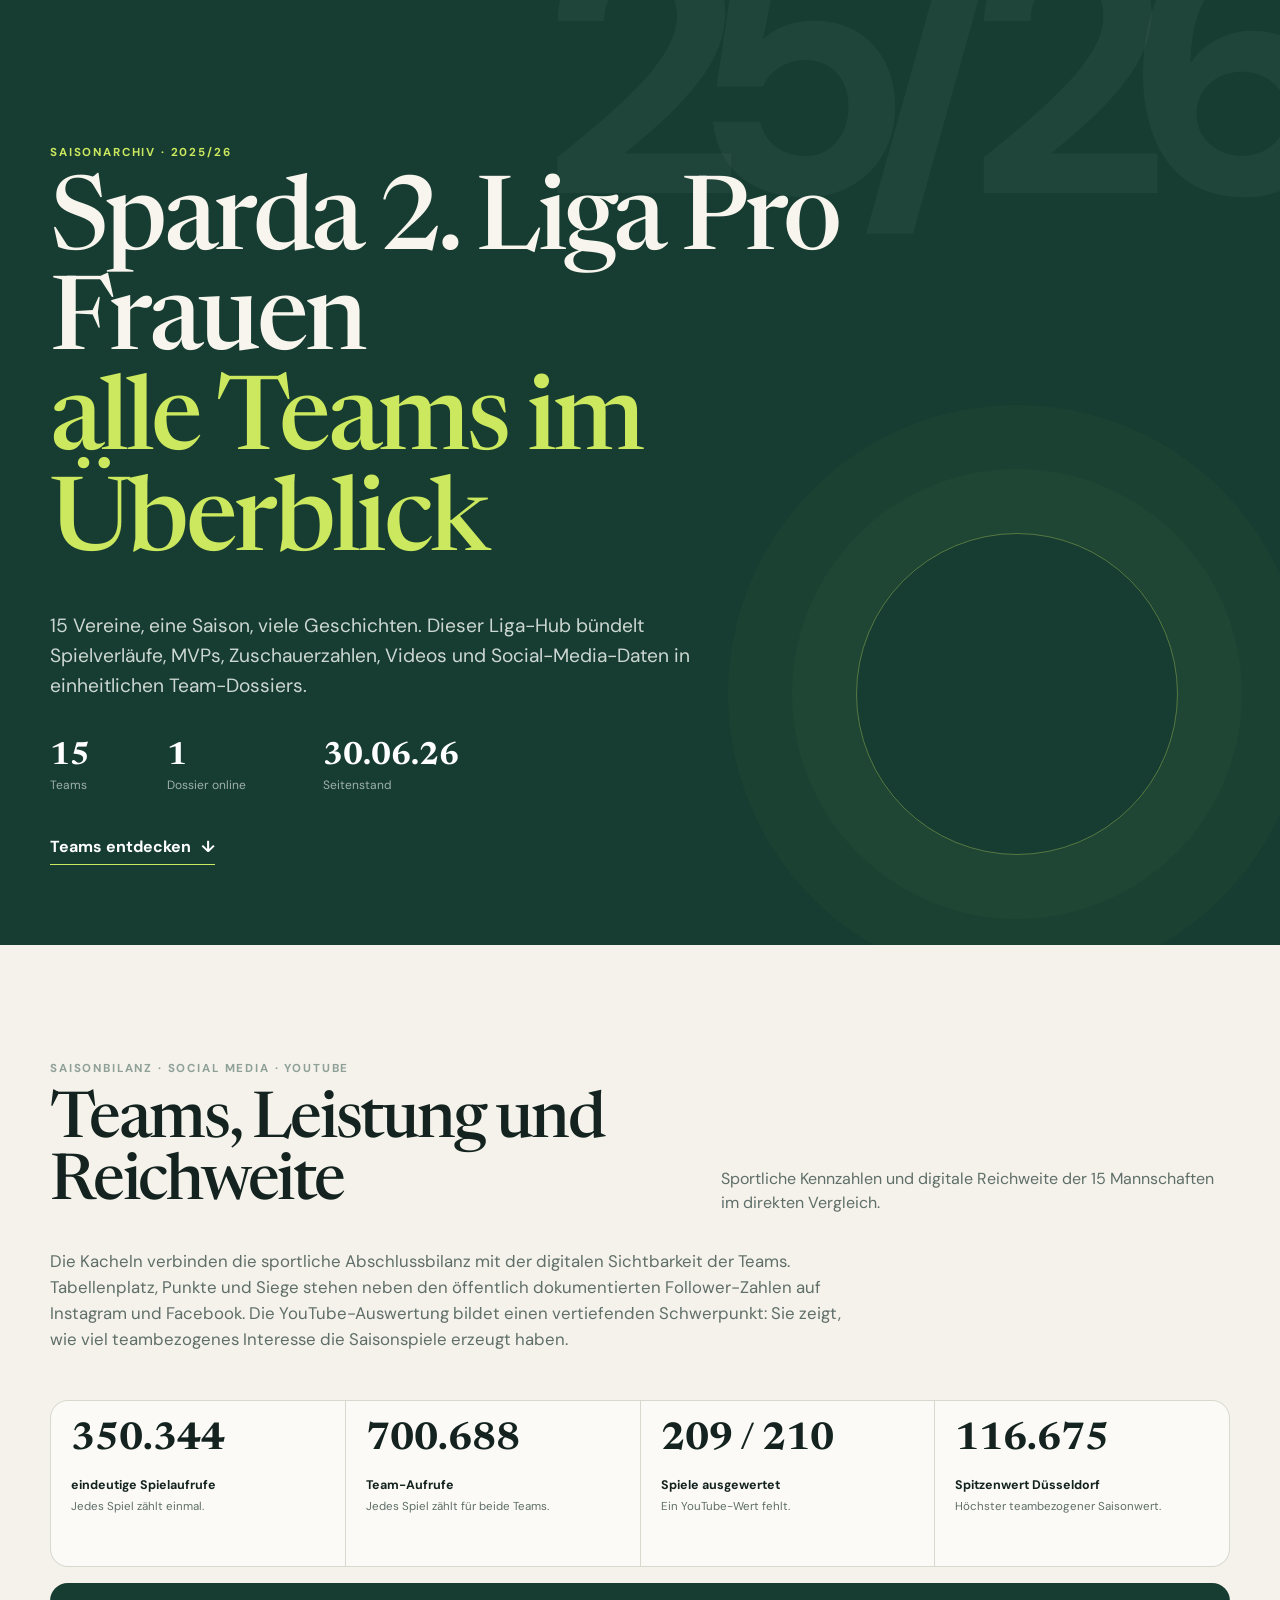
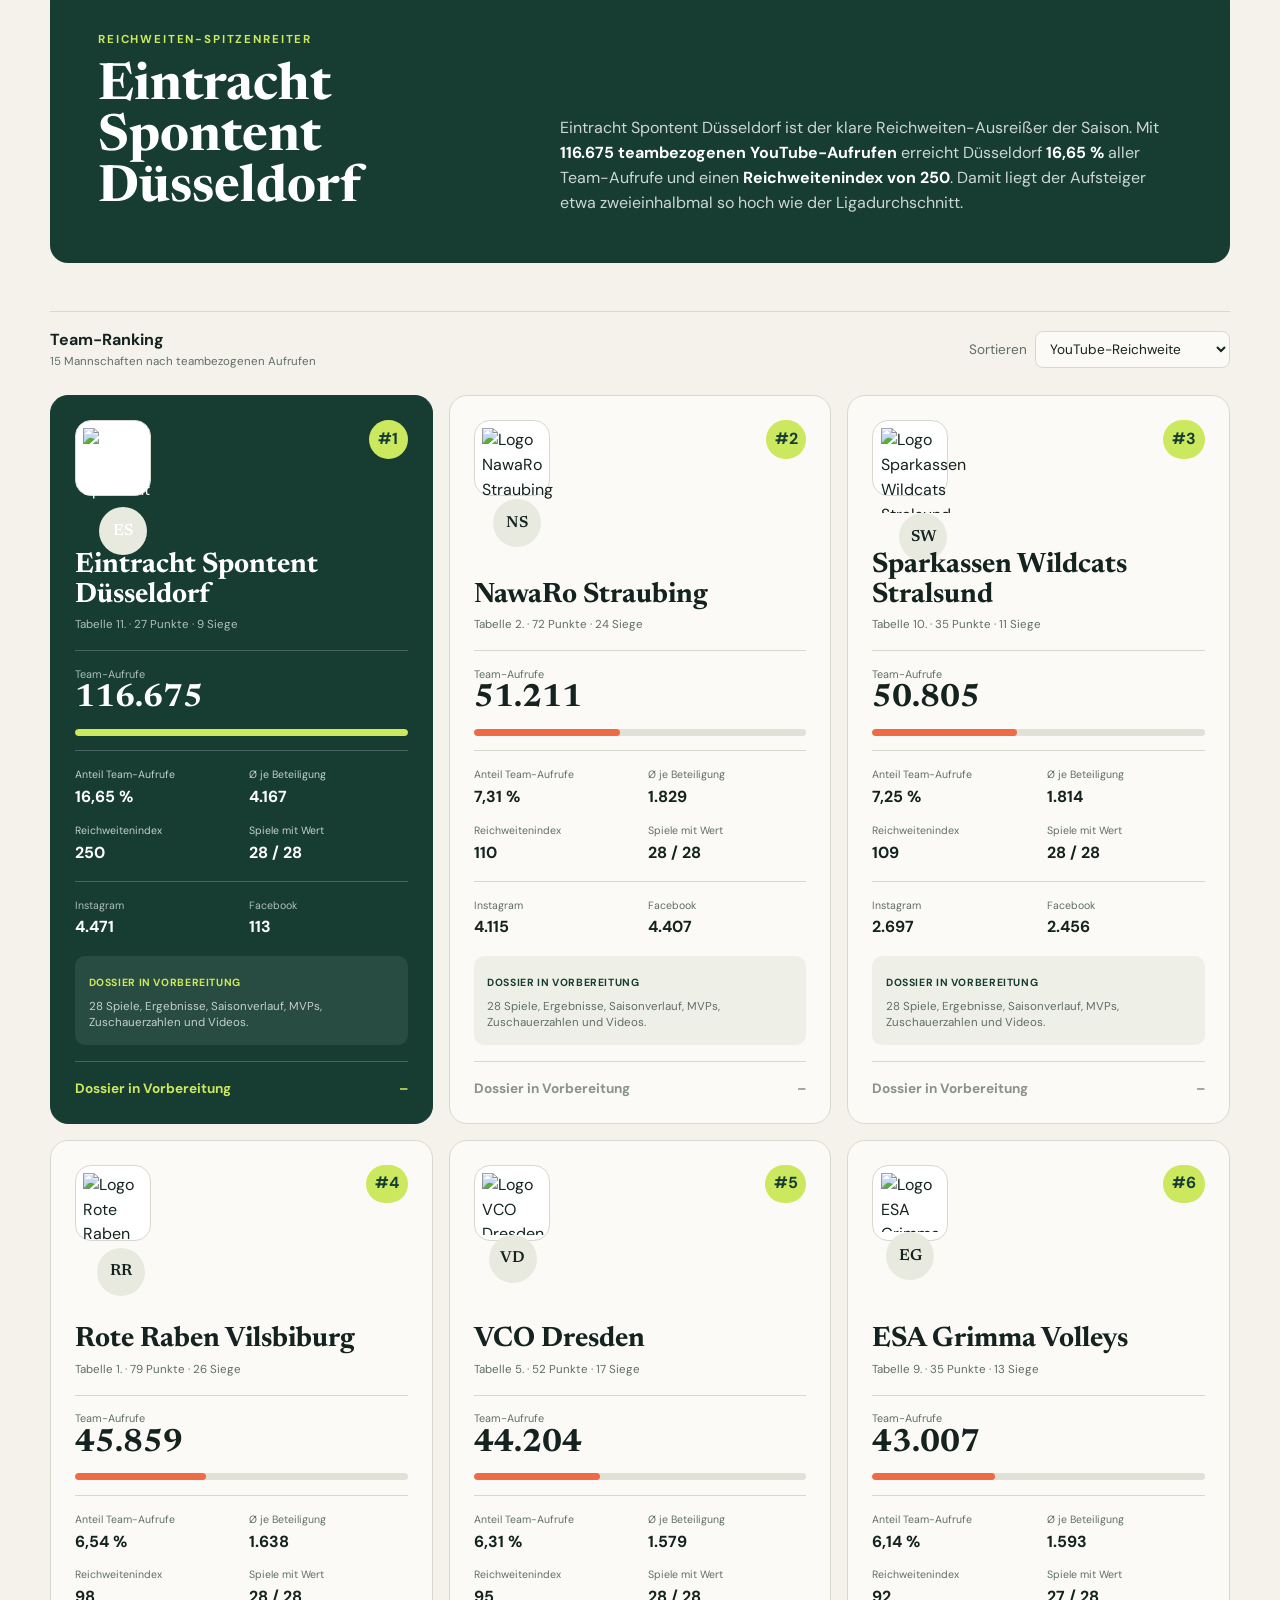
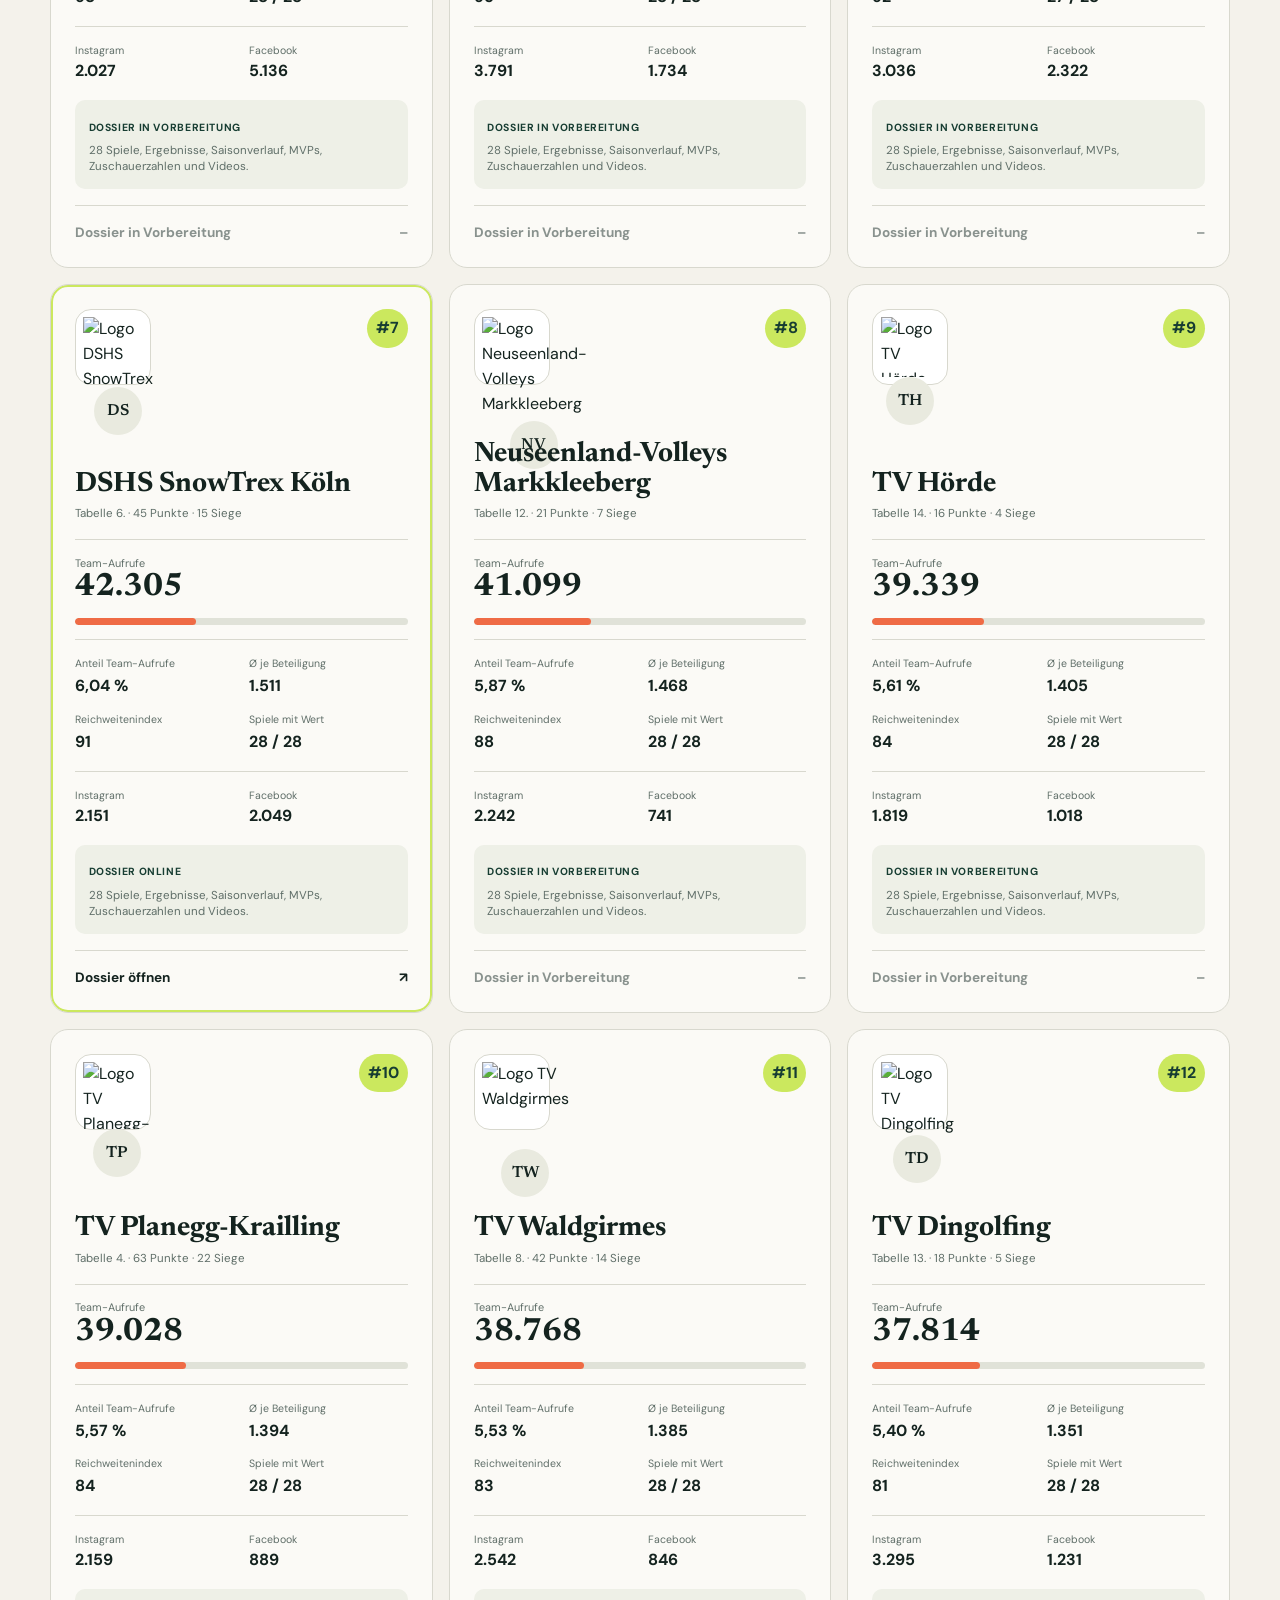
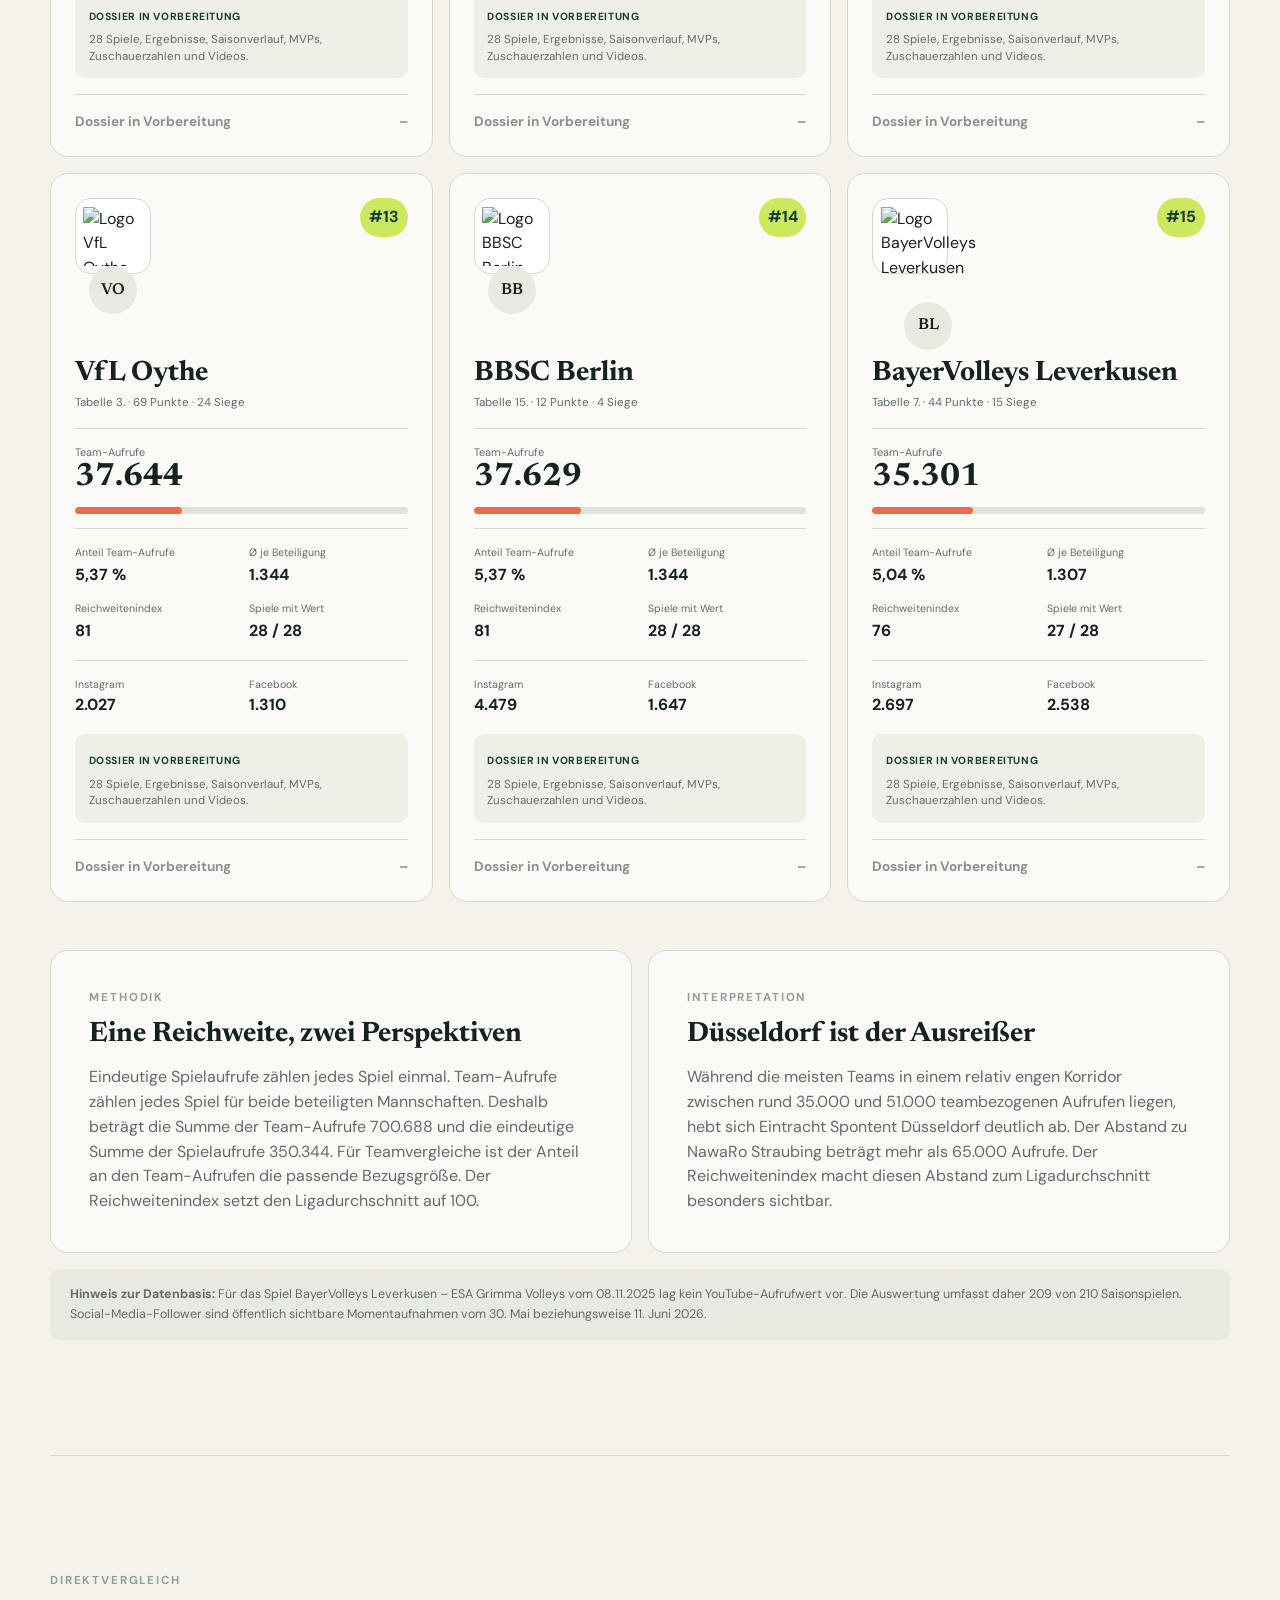
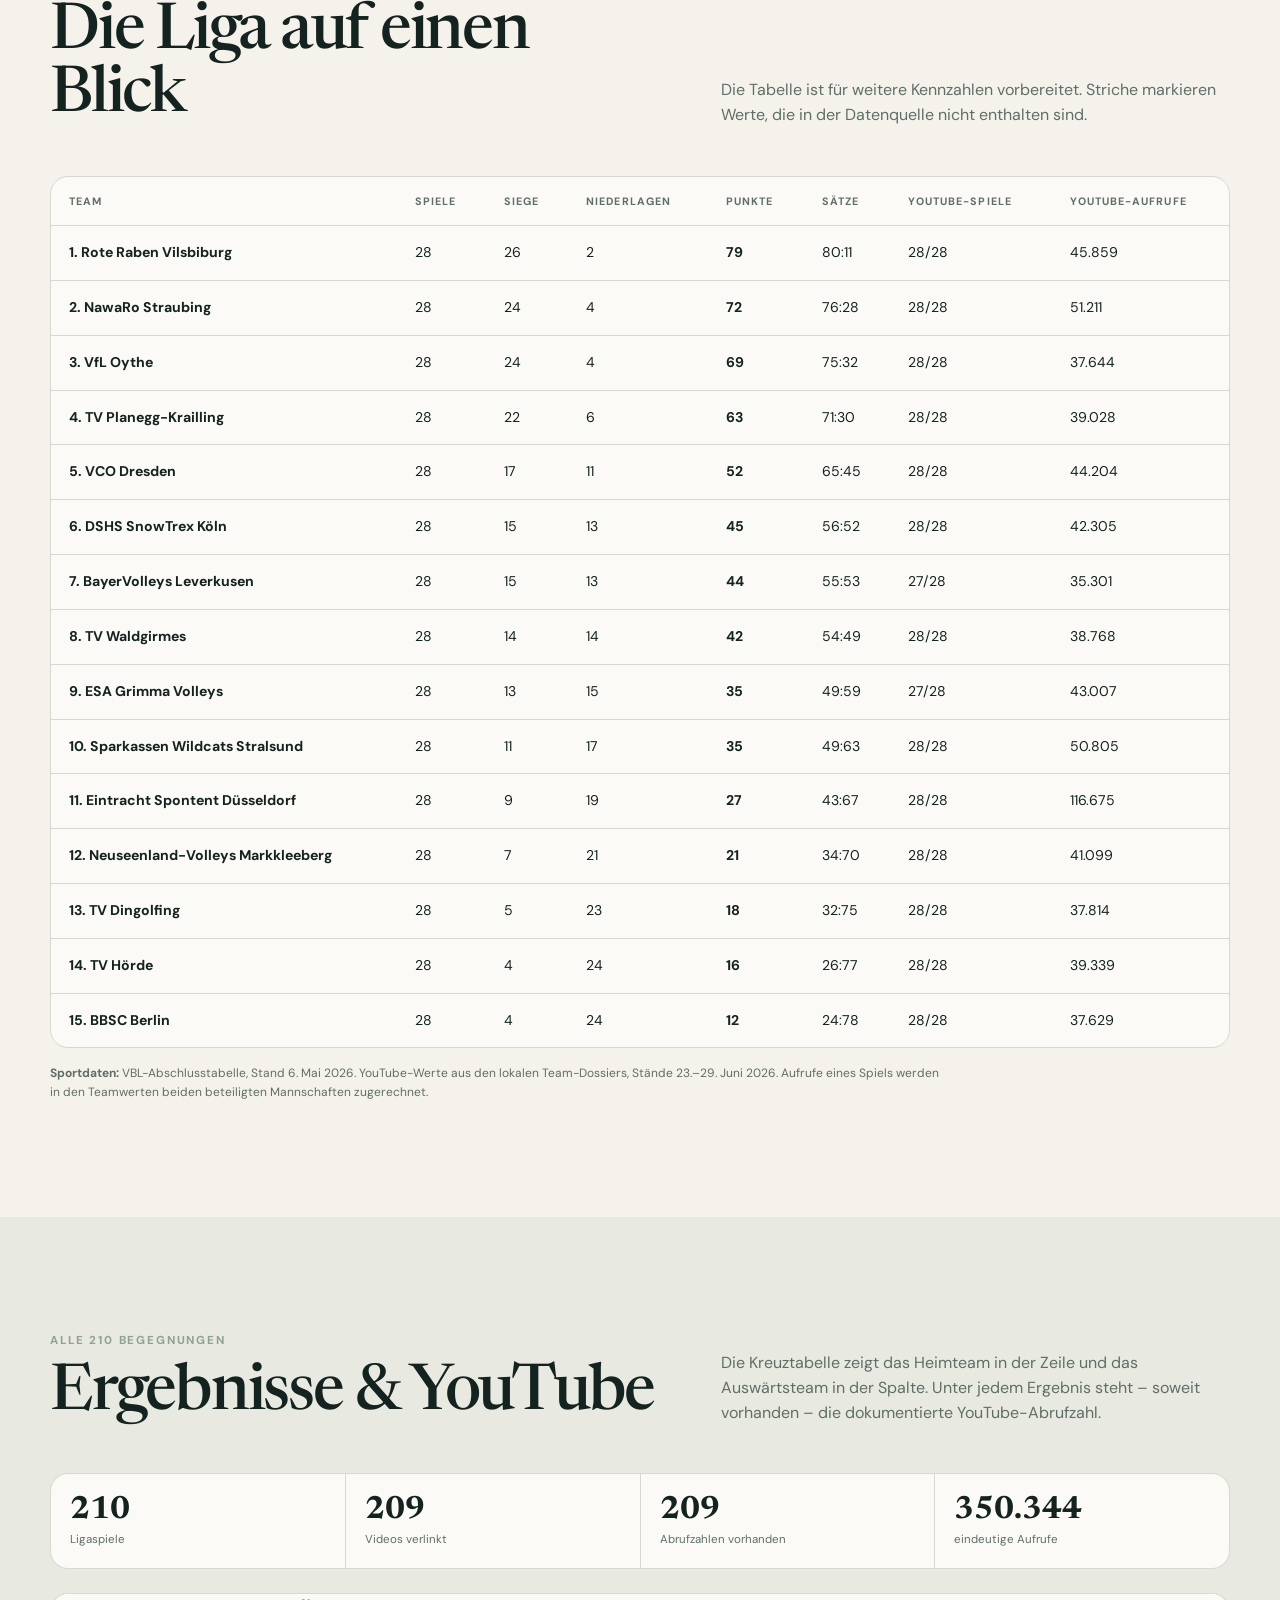
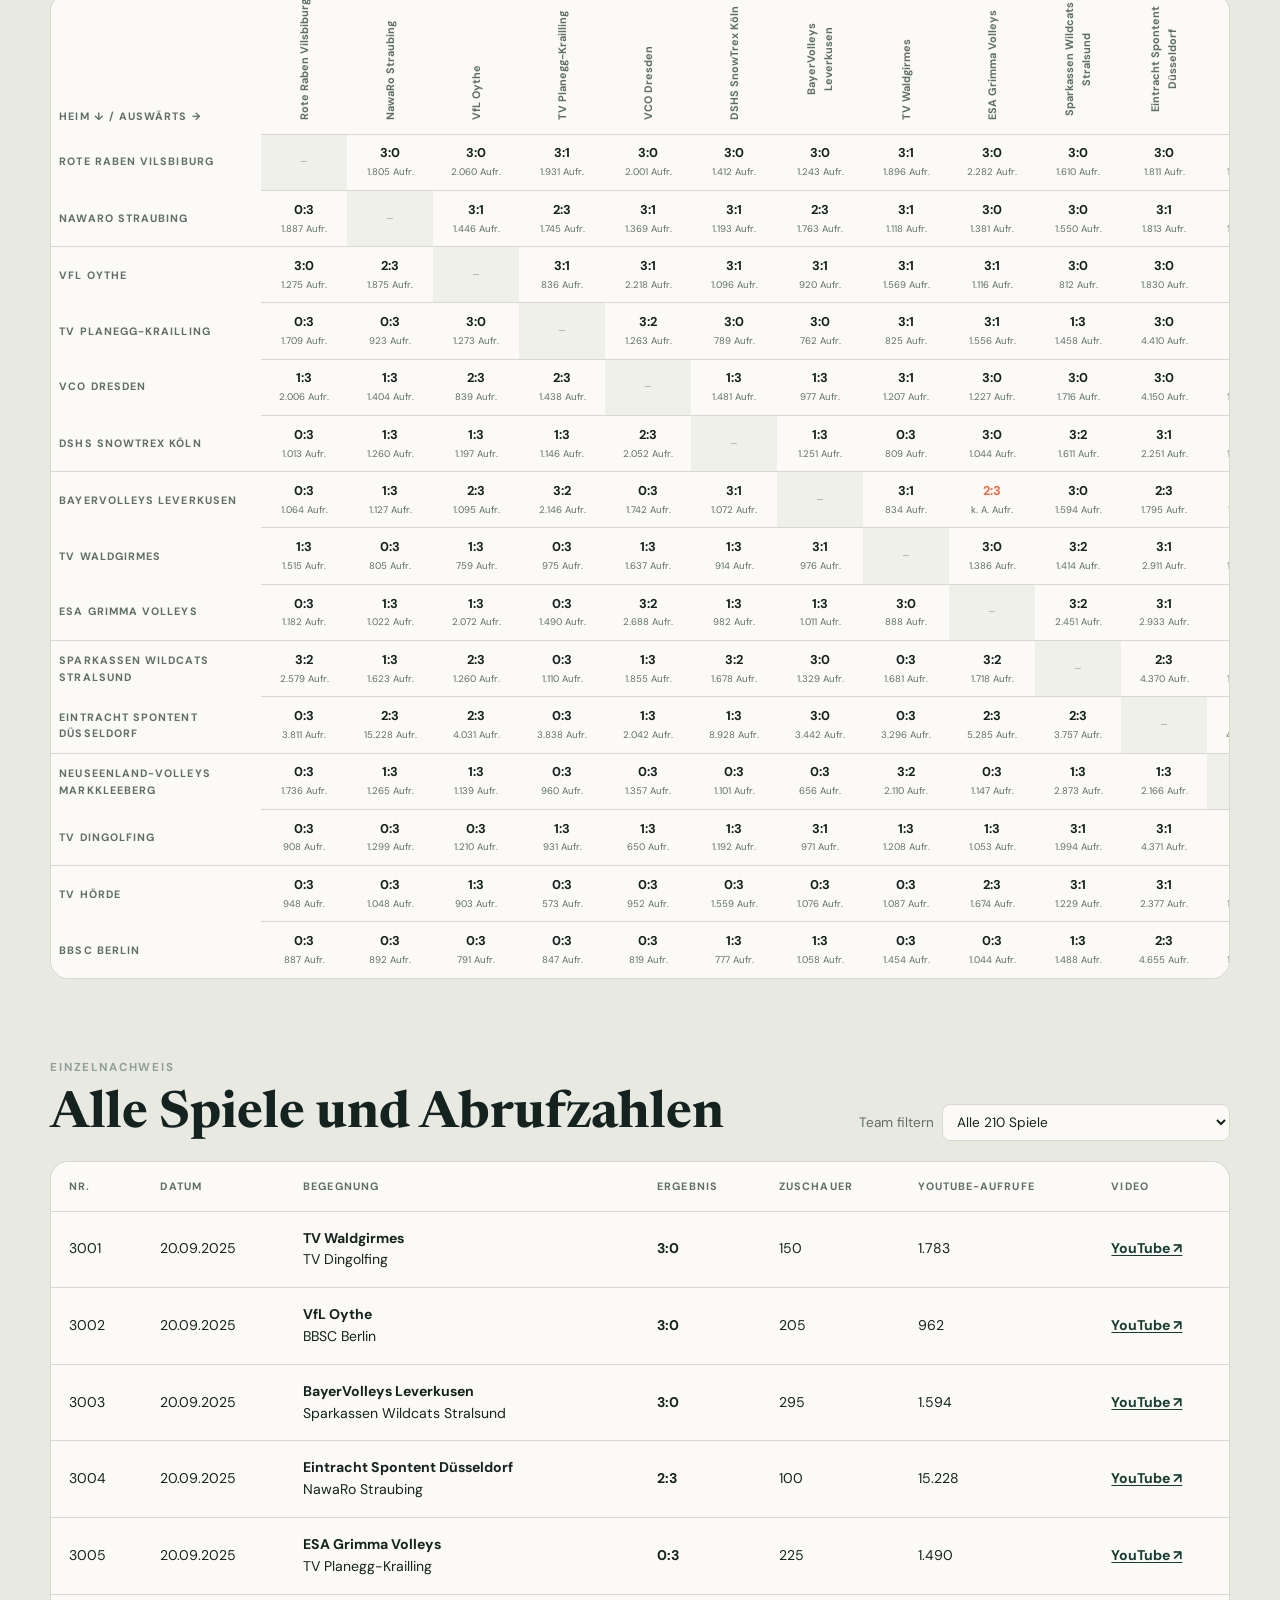
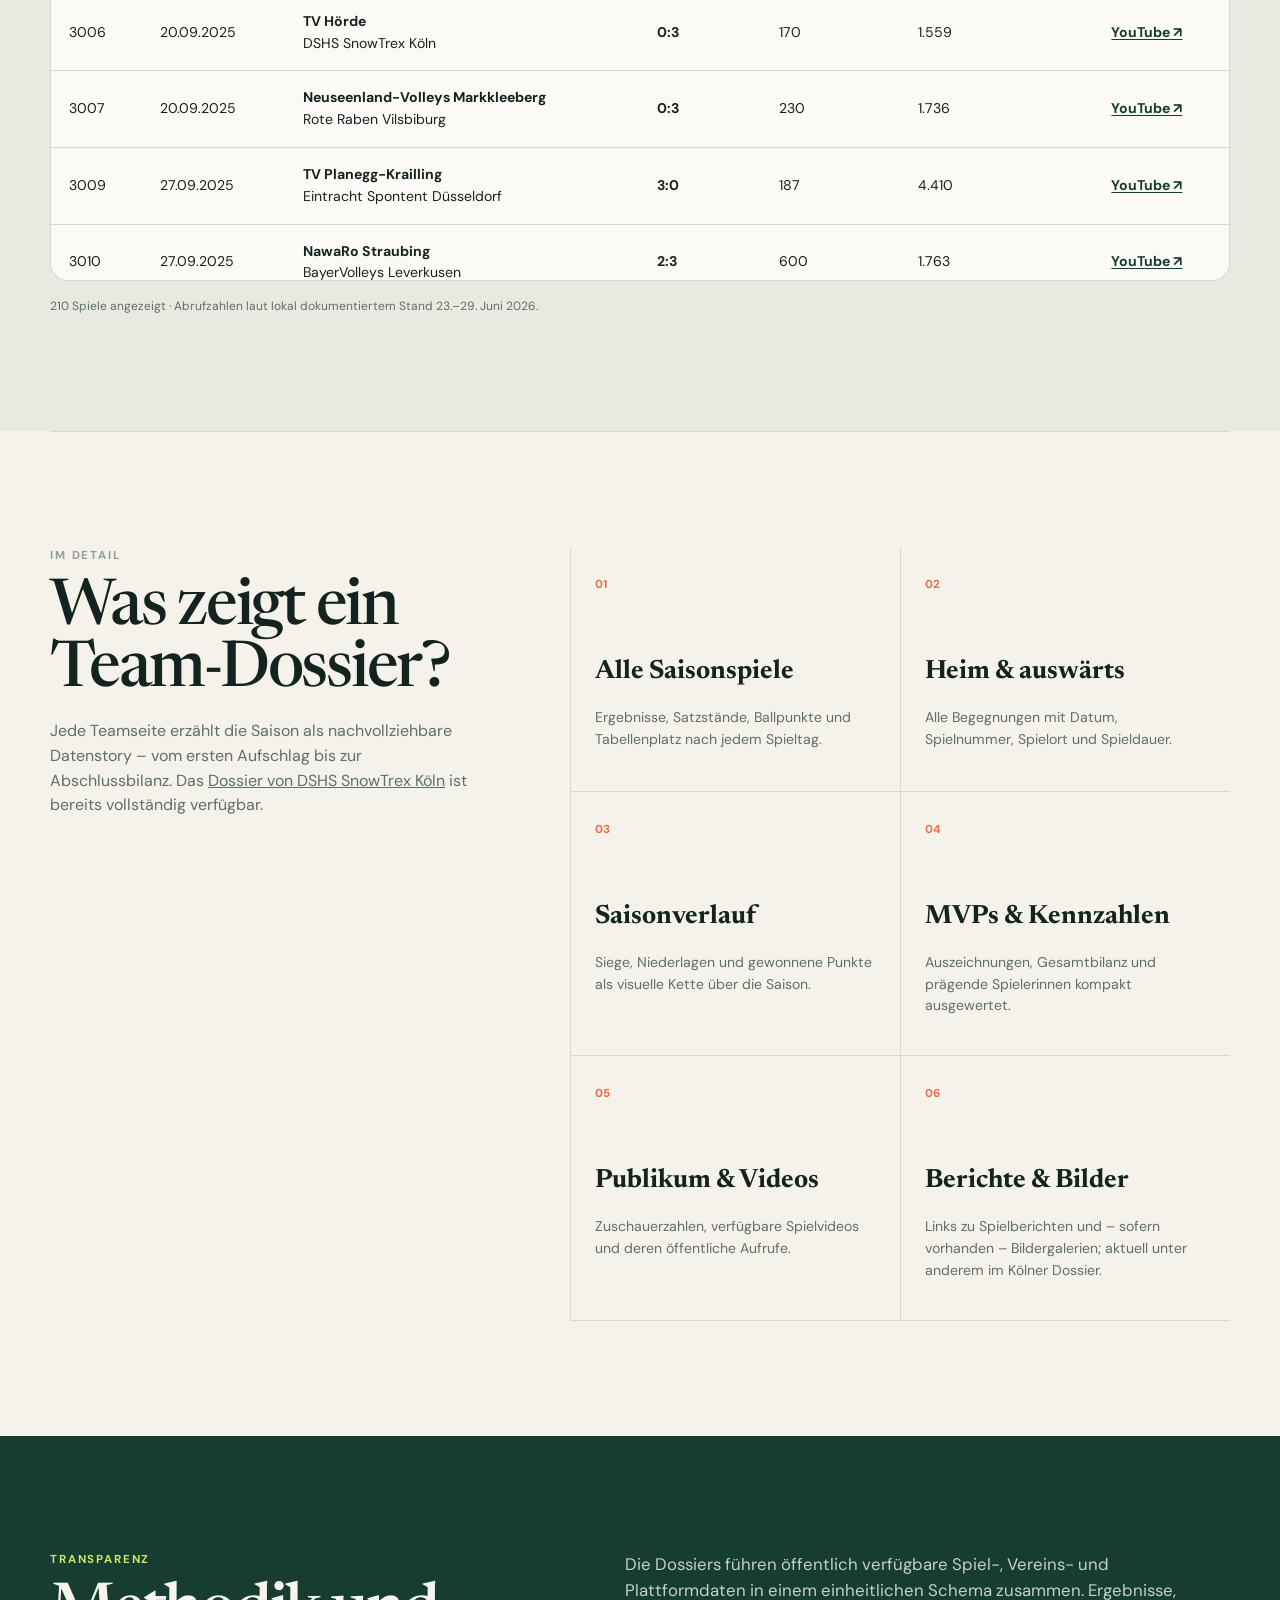
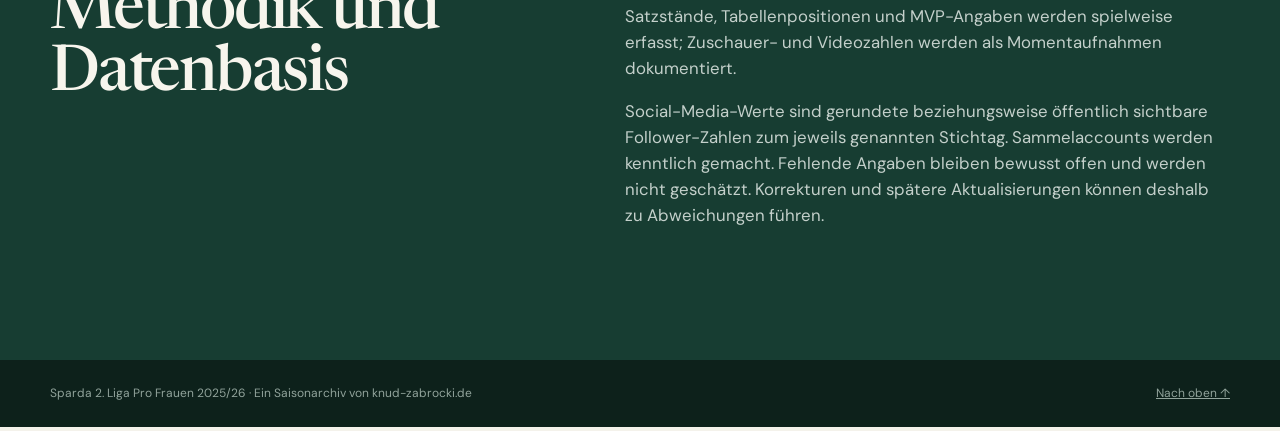
==== index.html @ 4c3898ec "Initialer Liga-Hub" ====
<!doctype html>
<html lang="de">
<head>
  <meta charset="utf-8">
  <meta name="viewport" content="width=device-width, initial-scale=1">
  <meta name="description" content="Alle Teams der Sparda 2. Liga Pro Frauen 2025/26 im Überblick: Team-Dossiers mit Ergebnissen, Saisonverlauf, MVPs, Zuschauerzahlen, Videos und Daten.">
  <meta name="theme-color" content="#12251f">
  <title>Sparda 2. Liga Pro Frauen 2025/26 Teams – der Überblick</title>
  <link rel="preconnect" href="https://fonts.googleapis.com">
  <link rel="preconnect" href="https://fonts.gstatic.com" crossorigin>
  <link href="https://fonts.googleapis.com/css2?family=DM+Sans:wght@400;500;600;700&amp;family=Newsreader:opsz,wght@6..72,500;6..72,600&amp;display=swap" rel="stylesheet">
  <link rel="stylesheet" href="styles.css?v=20260630-7">
</head>
<body>
  <a class="skip-link" href="#teams">Zu den Teams springen</a>
  <main>
    <header class="hero">
      <div class="hero__inner">
        <p class="eyebrow">Saisonarchiv · 2025/26</p>
        <h1>Sparda 2. Liga Pro Frauen<br><em>alle Teams im Überblick</em></h1>
        <p class="hero__intro">15 Vereine, eine Saison, viele Geschichten. Dieser Liga-Hub bündelt Spielverläufe, MVPs, Zuschauerzahlen, Videos und Social-Media-Daten in einheitlichen Team-Dossiers.</p>
        <div class="hero__meta" aria-label="Umfang des Archivs">
          <div><strong>15</strong><span>Teams</span></div>
          <div><strong>1</strong><span>Dossier online</span></div>
          <div><strong>30.06.26</strong><span>Seitenstand</span></div>
        </div>
        <a class="text-link" href="#teams">Teams entdecken <span aria-hidden="true">↓</span></a>
      </div>
    </header>

    <section class="section teams-section" id="teams" aria-labelledby="teams-title">
      <div class="section-heading">
        <div>
          <p class="eyebrow">Saisonbilanz · Social Media · YouTube</p>
          <h2 id="teams-title">Teams, Leistung und Reichweite</h2>
        </div>
        <p>Sportliche Kennzahlen und digitale Reichweite der 15 Mannschaften im direkten Vergleich.</p>
      </div>

      <p class="teams-intro">Die Kacheln verbinden die sportliche Abschlussbilanz mit der digitalen Sichtbarkeit der Teams. Tabellenplatz, Punkte und Siege stehen neben den öffentlich dokumentierten Follower-Zahlen auf Instagram und Facebook. Die YouTube-Auswertung bildet einen vertiefenden Schwerpunkt: Sie zeigt, wie viel teambezogenes Interesse die Saisonspiele erzeugt haben.</p>

      <div class="reach-kpis" id="reach-kpis" aria-label="Kennzahlen zur YouTube-Auswertung"></div>

      <article class="reach-highlight" id="reach-highlight" aria-labelledby="highlight-title"></article>

      <div class="toolbar" aria-label="Teamansicht steuern">
        <p class="ranking-label"><strong>Team-Ranking</strong><span>15 Mannschaften nach teambezogenen Aufrufen</span></p>
        <label class="sort-label">Sortieren
          <select id="sort-teams">
            <option value="youtubeViews">YouTube-Reichweite</option>
            <option value="name">A–Z</option>
            <option value="rank">Finaler Tabellenplatz</option>
            <option value="points">Punkte</option>
            <option value="instagram">Instagram-Follower</option>
            <option value="facebook">Facebook-Follower</option>
          </select>
        </label>
      </div>

      <div class="team-grid" id="team-grid">
        <!-- Karten werden aus derselben Datenbasis wie die Vergleichstabelle erzeugt. -->
      </div>

      <div class="reach-notes">
        <article>
          <p class="eyebrow">Methodik</p>
          <h3>Eine Reichweite, zwei Perspektiven</h3>
          <p>Eindeutige Spielaufrufe zählen jedes Spiel einmal. Team-Aufrufe zählen jedes Spiel für beide beteiligten Mannschaften. Deshalb beträgt die Summe der Team-Aufrufe 700.688 und die eindeutige Summe der Spielaufrufe 350.344. Für Teamvergleiche ist der Anteil an den Team-Aufrufen die passende Bezugsgröße. Der Reichweitenindex setzt den Ligadurchschnitt auf 100.</p>
        </article>
        <article>
          <p class="eyebrow">Interpretation</p>
          <h3>Düsseldorf ist der Ausreißer</h3>
          <p>Während die meisten Teams in einem relativ engen Korridor zwischen rund 35.000 und 51.000 teambezogenen Aufrufen liegen, hebt sich Eintracht Spontent Düsseldorf deutlich ab. Der Abstand zu NawaRo Straubing beträgt mehr als 65.000 Aufrufe. Der Reichweitenindex macht diesen Abstand zum Ligadurchschnitt besonders sichtbar.</p>
        </article>
      </div>
      <p class="reach-data-note"><strong>Hinweis zur Datenbasis:</strong> Für das Spiel BayerVolleys Leverkusen – ESA Grimma Volleys vom 08.11.2025 lag kein YouTube-Aufrufwert vor. Die Auswertung umfasst daher 209 von 210 Saisonspielen. Social-Media-Follower sind öffentlich sichtbare Momentaufnahmen vom 30. Mai beziehungsweise 11. Juni 2026.</p>
    </section>

    <section class="section comparison" id="vergleich" aria-labelledby="comparison-title">
      <div class="section-heading">
        <div>
          <p class="eyebrow">Direktvergleich</p>
          <h2 id="comparison-title">Die Liga auf einen Blick</h2>
        </div>
        <p>Die Tabelle ist für weitere Kennzahlen vorbereitet. Striche markieren Werte, die in der Datenquelle nicht enthalten sind.</p>
      </div>
      <div class="table-wrap" tabindex="0" role="region" aria-label="Vergleichstabelle, horizontal scrollbar">
        <table>
          <thead>
            <tr>
              <th scope="col">Team</th>
              <th scope="col">Spiele</th>
              <th scope="col">Siege</th>
              <th scope="col">Niederlagen</th>
              <th scope="col">Punkte</th>
              <th scope="col">Sätze</th>
              <th scope="col">YouTube-Spiele</th>
              <th scope="col">YouTube-Aufrufe</th>
            </tr>
          </thead>
          <tbody id="comparison-body"></tbody>
        </table>
      </div>
      <p class="source-note"><strong>Sportdaten:</strong> VBL-Abschlusstabelle, Stand 6. Mai 2026. YouTube-Werte aus den lokalen Team-Dossiers, Stände 23.–29. Juni 2026. Aufrufe eines Spiels werden in den Teamwerten beiden beteiligten Mannschaften zugerechnet.</p>
    </section>

    <section class="data-section" id="kreuztabelle" aria-labelledby="cross-title">
      <div class="data-section__inner">
        <div class="section-heading">
          <div>
            <p class="eyebrow">Alle 210 Begegnungen</p>
            <h2 id="cross-title">Ergebnisse & YouTube</h2>
          </div>
          <p>Die Kreuztabelle zeigt das Heimteam in der Zeile und das Auswärtsteam in der Spalte. Unter jedem Ergebnis steht – soweit vorhanden – die dokumentierte YouTube-Abrufzahl.</p>
        </div>
        <div class="coverage-grid" id="coverage-grid" aria-label="Datenabdeckung"></div>
        <div class="table-wrap cross-wrap" tabindex="0" role="region" aria-label="Kreuztabelle der Saison, horizontal scrollbar">
          <table class="cross-table" id="cross-table"></table>
        </div>

        <div class="matches-heading">
          <div>
            <p class="eyebrow">Einzelnachweis</p>
            <h3>Alle Spiele und Abrufzahlen</h3>
          </div>
          <label class="sort-label">Team filtern
            <select id="match-team-filter"><option value="all">Alle 210 Spiele</option></select>
          </label>
        </div>
        <div class="table-wrap matches-wrap" tabindex="0" role="region" aria-label="Liste aller Spiele und YouTube-Aufrufe">
          <table>
            <thead><tr><th>Nr.</th><th>Datum</th><th>Begegnung</th><th>Ergebnis</th><th>Zuschauer</th><th>YouTube-Aufrufe</th><th>Video</th></tr></thead>
            <tbody id="matches-body"></tbody>
          </table>
        </div>
        <p class="source-note" id="matches-note"></p>
      </div>
    </section>

    <section class="section dossier" id="dossier" aria-labelledby="dossier-title">
      <div class="dossier__lead">
        <p class="eyebrow">Im Detail</p>
        <h2 id="dossier-title">Was zeigt ein Team-Dossier?</h2>
        <p>Jede Teamseite erzählt die Saison als nachvollziehbare Datenstory – vom ersten Aufschlag bis zur Abschlussbilanz. Das <a href="https://knud-zabrocki.de/dshs-snowtrex-2025-26/">Dossier von DSHS SnowTrex Köln</a> ist bereits vollständig verfügbar.</p>
      </div>
      <div class="feature-grid">
        <article><span>01</span><h3>Alle Saisonspiele</h3><p>Ergebnisse, Satzstände, Ballpunkte und Tabellenplatz nach jedem Spieltag.</p></article>
        <article><span>02</span><h3>Heim & auswärts</h3><p>Alle Begegnungen mit Datum, Spielnummer, Spielort und Spieldauer.</p></article>
        <article><span>03</span><h3>Saisonverlauf</h3><p>Siege, Niederlagen und gewonnene Punkte als visuelle Kette über die Saison.</p></article>
        <article><span>04</span><h3>MVPs & Kennzahlen</h3><p>Auszeichnungen, Gesamtbilanz und prägende Spielerinnen kompakt ausgewertet.</p></article>
        <article><span>05</span><h3>Publikum & Videos</h3><p>Zuschauerzahlen, verfügbare Spielvideos und deren öffentliche Aufrufe.</p></article>
        <article><span>06</span><h3>Berichte & Bilder</h3><p>Links zu Spielberichten und – sofern vorhanden – Bildergalerien; aktuell unter anderem im Kölner Dossier.</p></article>
      </div>
    </section>

    <section class="method" id="methodik" aria-labelledby="method-title">
      <div class="method__inner">
        <div>
          <p class="eyebrow">Transparenz</p>
          <h2 id="method-title">Methodik und Datenbasis</h2>
        </div>
        <div class="method__copy">
          <p>Die Dossiers führen öffentlich verfügbare Spiel-, Vereins- und Plattformdaten in einem einheitlichen Schema zusammen. Ergebnisse, Satzstände, Tabellenpositionen und MVP-Angaben werden spielweise erfasst; Zuschauer- und Videozahlen werden als Momentaufnahmen dokumentiert.</p>
          <p>Social-Media-Werte sind gerundete beziehungsweise öffentlich sichtbare Follower-Zahlen zum jeweils genannten Stichtag. Sammelaccounts werden kenntlich gemacht. Fehlende Angaben bleiben bewusst offen und werden nicht geschätzt. Korrekturen und spätere Aktualisierungen können deshalb zu Abweichungen führen.</p>
        </div>
      </div>
    </section>
  </main>

  <footer>
    <p>Sparda 2. Liga Pro Frauen 2025/26 · Ein Saisonarchiv von knud-zabrocki.de</p>
    <a href="#">Nach oben ↑</a>
  </footer>
  <script src="league-data.js?v=20260630-7"></script>
  <script src="script.js?v=20260630-7"></script>
</body>
</html>
---- styles.css ----
:root {
  --ink: #14231f;
  --muted: #5f6e68;
  --paper: #f4f2eb;
  --card: #fbfaf6;
  --line: #d8d8ce;
  --forest: #173d32;
  --lime: #cbe85e;
  --orange: #ef6b45;
  --radius: 18px;
}

* { box-sizing: border-box; }
html { scroll-behavior: smooth; }
body { margin: 0; color: var(--ink); background: var(--paper); font-family: "DM Sans", system-ui, sans-serif; line-height: 1.55; }
a { color: inherit; }
button, select { font: inherit; }
.skip-link { position: fixed; left: 1rem; top: -5rem; z-index: 10; padding: .65rem 1rem; background: var(--lime); color: var(--ink); border-radius: 8px; font-weight: 700; }
.skip-link:focus { top: 1rem; }

.hero { min-height: 86vh; color: #f7f5ed; background: var(--forest); display: grid; align-items: end; overflow: hidden; position: relative; }
.hero::before { content: "25/26"; position: absolute; right: -2vw; top: -12vh; color: rgba(255,255,255,.035); font-size: clamp(10rem, 28vw, 28rem); font-weight: 700; letter-spacing: -.1em; line-height: 1; }
.hero::after { content: ""; width: 20rem; height: 20rem; border: 1px solid rgba(203,232,94,.35); border-radius: 50%; position: absolute; right: 8vw; bottom: 10vh; box-shadow: 0 0 0 4rem rgba(203,232,94,.025), 0 0 0 8rem rgba(203,232,94,.02); }
.hero__inner { width: min(1180px, calc(100% - 2.5rem)); margin: 0 auto; padding: 9rem 0 5rem; position: relative; z-index: 1; }
.eyebrow { margin: 0 0 .8rem; color: #8ea098; font-size: .72rem; font-weight: 700; letter-spacing: .16em; text-transform: uppercase; }
.hero .eyebrow { color: var(--lime); }
h1, h2 { font-family: "Newsreader", Georgia, serif; font-weight: 500; letter-spacing: -.035em; line-height: .98; }
h1 { max-width: 950px; margin: 0; font-size: clamp(3.4rem, 8vw, 7.8rem); }
h1 em { color: var(--lime); font-style: normal; }
.hero__intro { max-width: 670px; margin: 2.2rem 0; color: #cdd7d2; font-size: clamp(1rem, 1.5vw, 1.25rem); }
.hero__meta { display: flex; gap: clamp(2rem, 6vw, 5rem); margin: 2.5rem 0; }
.hero__meta div { display: grid; }
.hero__meta strong { font-family: "Newsreader", serif; color: white; font-size: 2rem; line-height: 1; }
.hero__meta span { color: #9eb1a9; font-size: .75rem; margin-top: .25rem; }
.text-link { display: inline-flex; gap: .6rem; align-items: center; color: white; text-decoration: none; font-weight: 700; border-bottom: 1px solid var(--lime); padding-bottom: .25rem; }

.section { width: min(1180px, calc(100% - 2.5rem)); margin: 0 auto; padding: clamp(5rem, 9vw, 9rem) 0; }
.section-heading { display: grid; grid-template-columns: 1.1fr .9fr; gap: 3rem; align-items: end; margin-bottom: 3rem; }
h2 { margin: 0; font-size: clamp(2.6rem, 5vw, 5rem); }
.section-heading > p { max-width: 520px; margin: 0; color: var(--muted); }
.teams-intro { max-width: 820px; margin: -1rem 0 3rem; color: var(--muted); font-size: 1.05rem; }
.reach-kpis { display: grid; grid-template-columns: repeat(4, 1fr); gap: 1px; margin-bottom: 1rem; overflow: hidden; background: var(--line); border: 1px solid var(--line); border-radius: var(--radius); }
.reach-kpis article { min-height: 165px; padding: 1.25rem; background: var(--card); }
.reach-kpis strong { display: block; font-family: "Newsreader", serif; font-size: clamp(1.8rem, 3vw, 2.8rem); line-height: 1; font-variant-numeric: tabular-nums; }
.reach-kpis h3 { margin: 1rem 0 .2rem; font-size: .78rem; }
.reach-kpis p { margin: 0; color: var(--muted); font-size: .72rem; }
.reach-highlight { display: grid; grid-template-columns: .8fr 1.2fr; gap: 3rem; align-items: end; margin: 1rem 0 3rem; padding: clamp(1.5rem, 4vw, 3rem); color: white; background: var(--forest); border-radius: var(--radius); }
.reach-highlight .eyebrow { color: var(--lime); }
.reach-highlight h3 { margin: 0; font-family: "Newsreader", serif; font-size: clamp(2rem, 4vw, 3.5rem); line-height: 1; }
.reach-highlight > p { margin: 0; color: #cdd7d2; }
.reach-highlight strong { color: white; }
.toolbar { display: flex; justify-content: space-between; align-items: center; gap: 1rem; border-top: 1px solid var(--line); padding: 1rem 0 1.5rem; }
.ranking-label { display: grid; margin: 0; }
.ranking-label span { color: var(--muted); font-size: .72rem; }
.filters { display: flex; flex-wrap: wrap; gap: .55rem; }
.chip { border: 1px solid var(--line); background: transparent; border-radius: 999px; padding: .55rem .9rem; cursor: pointer; color: var(--muted); }
.chip:hover, .chip:focus-visible, .chip.is-active { background: var(--ink); color: white; border-color: var(--ink); }
.sort-label { display: flex; gap: .5rem; align-items: center; color: var(--muted); font-size: .85rem; }
select { border: 1px solid var(--line); border-radius: 8px; background: var(--card); padding: .5rem 2rem .5rem .65rem; color: var(--ink); }

.team-grid { display: grid; grid-template-columns: repeat(3, minmax(0, 1fr)); gap: 1rem; }
.team-card { min-height: 690px; padding: 1.5rem; background: var(--card); border: 1px solid var(--line); border-radius: var(--radius); display: flex; flex-direction: column; transition: transform .2s, box-shadow .2s; }
.team-card:hover { transform: translateY(-4px); box-shadow: 0 16px 35px rgba(20,35,31,.08); }
.reach-card.is-reach-leader { color: white; background: var(--forest); border-color: var(--forest); }
.reach-card.is-home-team { box-shadow: inset 0 0 0 2px var(--lime); }
.team-card.is-online { background: var(--forest); color: white; border-color: var(--forest); }
.card-top { display: flex; justify-content: space-between; align-items: flex-start; gap: 1rem; }
.team-logo { width: 4.75rem; height: 4.75rem; display: grid; place-items: center; padding: .45rem; border-radius: 16px; background: white; border: 1px solid var(--line); }
.team-logo img { display: block; width: 100%; height: 100%; object-fit: contain; }
.monogram { width: 3rem; height: 3rem; place-items: center; border-radius: 50%; background: #e9eadf; font-family: "Newsreader", serif; font-weight: 600; }
.monogram:not([hidden]) { display: grid; }
.is-online .monogram { background: var(--lime); color: var(--ink); }
.is-online .team-logo { border-color: rgba(255,255,255,.25); }
.status { padding: .3rem .55rem; border-radius: 999px; background: #e8e9e1; color: var(--muted); font-size: .68rem; font-weight: 700; }
.reach-rank { display: grid; place-items: center; min-width: 2.4rem; height: 2.4rem; padding: 0 .55rem; border-radius: 999px; color: var(--forest); background: var(--lime); font-weight: 700; font-variant-numeric: tabular-nums; }
.is-online .status { color: var(--ink); background: var(--lime); }
.team-card h3 { min-height: 3.15em; margin: 1.6rem 0 .4rem; display: flex; align-items: flex-end; font-family: "Newsreader", serif; font-size: 1.75rem; line-height: 1.05; }
.standing-line { margin: 0 0 1rem; color: var(--muted); font-size: .72rem; }
.is-reach-leader .standing-line { color: #aebfb8; }
.reach-primary { display: grid; padding-top: .9rem; border-top: 1px solid var(--line); color: var(--muted); font-size: .68rem; }
.reach-primary strong { color: var(--ink); font-family: "Newsreader", serif; font-size: 2rem; line-height: 1; font-variant-numeric: tabular-nums; }
.is-reach-leader .reach-primary { color: #aebfb8; border-color: rgba(255,255,255,.2); }
.is-reach-leader .reach-primary strong { color: white; }
.reach-bar { height: 7px; margin: .9rem 0; overflow: hidden; background: #e0e2d8; border-radius: 999px; }
.reach-bar i { display: block; height: 100%; background: var(--orange); border-radius: inherit; }
.is-reach-leader .reach-bar { background: rgba(255,255,255,.15); }
.is-reach-leader .reach-bar i { background: var(--lime); }
.card-stats { display: grid; grid-template-columns: 1fr 1fr; gap: .8rem 1rem; padding: 1rem 0; border-top: 1px solid var(--line); border-bottom: 1px solid var(--line); color: var(--muted); font-size: .66rem; }
.card-stats strong { display: block; margin-top: .1rem; color: var(--ink); font-size: 1rem; font-variant-numeric: tabular-nums; }
.is-online .card-stats { border-color: rgba(255,255,255,.2); color: #aebfb8; }
.is-online .card-stats strong { color: white; }
.is-reach-leader .card-stats { color: #c4d0cb; border-color: rgba(255,255,255,.2); }
.is-reach-leader .card-stats strong { color: white; }
.social-row { display: flex; gap: 1.5rem; margin-bottom: 1.5rem; padding-top: 1rem; color: var(--muted); font-size: .75rem; }
.is-online .social-row { color: #aebfb8; }
.social-row strong { display: block; color: var(--ink); font-size: 1rem; font-variant-numeric: tabular-nums; }
.is-online .social-row strong { color: white; }
.card-action { margin-top: auto; display: flex; justify-content: space-between; align-items: center; text-decoration: none; border-top: 1px solid var(--line); padding-top: 1rem; font-weight: 700; font-size: .85rem; }
.is-online .card-action { border-color: rgba(255,255,255,.2); color: var(--lime); }
.card-action[aria-disabled="true"] { color: #89928e; cursor: not-allowed; }
.is-reach-leader .card-action { color: var(--lime); border-color: rgba(255,255,255,.2); }
.platform-stats { display: grid; grid-template-columns: 1fr 1fr; gap: 1rem; padding: 1rem 0; color: var(--muted); font-size: .66rem; }
.platform-stats strong { display: block; color: var(--ink); font-size: 1rem; font-variant-numeric: tabular-nums; }
.is-reach-leader .platform-stats { color: #aebfb8; }
.is-reach-leader .platform-stats strong { color: white; }
.dossier-summary { margin-bottom: 1rem; padding: .85rem; background: #eef0e7; border-radius: 10px; }
.dossier-summary span { color: var(--forest); font-size: .65rem; font-weight: 700; letter-spacing: .06em; text-transform: uppercase; }
.dossier-summary p { margin: .3rem 0 0; color: var(--muted); font-size: .72rem; line-height: 1.4; }
.is-reach-leader .dossier-summary { background: rgba(255,255,255,.08); }
.is-reach-leader .dossier-summary span { color: var(--lime); }
.is-reach-leader .dossier-summary p { color: #c4d0cb; }
.reach-notes { display: grid; grid-template-columns: 1fr 1fr; gap: 1rem; margin-top: 3rem; }
.reach-notes article { padding: clamp(1.5rem, 3vw, 2.5rem); background: var(--card); border: 1px solid var(--line); border-radius: var(--radius); }
.reach-notes h3 { margin: 0 0 1rem; font-family: "Newsreader", serif; font-size: 1.75rem; line-height: 1.05; }
.reach-notes p:last-child { margin-bottom: 0; color: var(--muted); }
.reach-data-note { margin: 1rem 0 0; padding: 1rem 1.25rem; color: var(--muted); background: #e8e9e1; border-radius: 10px; font-size: .78rem; }

.comparison { border-top: 1px solid var(--line); }
.table-wrap { overflow-x: auto; border: 1px solid var(--line); border-radius: var(--radius); background: var(--card); }
table { width: 100%; min-width: 850px; border-collapse: collapse; font-size: .88rem; }
th, td { padding: 1rem 1.1rem; text-align: left; border-bottom: 1px solid var(--line); }
th { color: var(--muted); font-size: .67rem; letter-spacing: .1em; text-transform: uppercase; }
tbody tr:last-child td { border-bottom: 0; }
tbody tr:hover { background: #f0f1e8; }
.table-status { display: inline-block; padding: .25rem .5rem; border-radius: 999px; background: #e8e9e1; font-size: .68rem; }
.table-status.online { background: var(--lime); }
.source-note { color: var(--muted); font-size: .75rem; margin: 1rem 0 0; max-width: 900px; }

.data-section { background: #e8e9e1; }
.data-section__inner { width: min(1180px, calc(100% - 2.5rem)); margin: 0 auto; padding: clamp(5rem, 9vw, 9rem) 0; }
.coverage-grid { display: grid; grid-template-columns: repeat(4, 1fr); gap: 1px; margin-bottom: 1.5rem; background: var(--line); border: 1px solid var(--line); border-radius: var(--radius); overflow: hidden; }
.coverage-item { background: var(--card); padding: 1.2rem; display: grid; }
.coverage-item strong { font-family: "Newsreader", serif; font-size: 2rem; line-height: 1; }
.coverage-item span { color: var(--muted); font-size: .72rem; margin-top: .35rem; }
.cross-wrap { background: var(--card); }
.cross-table { min-width: 1500px; font-size: .72rem; }
.cross-table th, .cross-table td { padding: .55rem; text-align: center; min-width: 86px; }
.cross-table th:first-child { position: sticky; left: 0; z-index: 2; min-width: 155px; text-align: left; background: var(--card); }
.cross-table thead th { vertical-align: bottom; height: 140px; }
.cross-table thead th:not(:first-child) span { display: inline-block; writing-mode: vertical-rl; transform: rotate(180deg); text-transform: none; letter-spacing: 0; font-size: .68rem; }
.cross-table td strong { display: block; font-size: .8rem; }
.cross-table td small { color: var(--muted); }
.cross-table .self-cell { color: #a8afa9; background: #eff0e9; }
.cross-table .missing-cell { color: var(--orange); }
.matches-heading { display: flex; justify-content: space-between; align-items: end; gap: 2rem; margin: 5rem 0 1.25rem; }
.matches-heading h3 { margin: 0; font-family: "Newsreader", serif; font-size: clamp(2rem, 4vw, 3.5rem); line-height: 1; }
.matches-wrap { max-height: 720px; }
.matches-wrap thead { position: sticky; top: 0; background: var(--card); z-index: 2; }
.video-link { color: var(--forest); font-weight: 700; text-underline-offset: 2px; }
.missing-value { color: var(--orange); }

.dossier { display: grid; grid-template-columns: .8fr 1.2fr; gap: 5rem; border-top: 1px solid var(--line); }
.dossier__lead { position: sticky; top: 2rem; align-self: start; }
.dossier__lead p:last-child { color: var(--muted); max-width: 420px; }
.feature-grid { display: grid; grid-template-columns: 1fr 1fr; }
.feature-grid article { min-height: 245px; padding: 1.5rem; border-left: 1px solid var(--line); border-bottom: 1px solid var(--line); }
.feature-grid span { color: var(--orange); font-size: .72rem; font-weight: 700; }
.feature-grid h3 { margin: 3.5rem 0 .6rem; font-family: "Newsreader", serif; font-size: 1.65rem; }
.feature-grid p { color: var(--muted); font-size: .88rem; }

.method { color: #f7f5ed; background: var(--forest); }
.method__inner { width: min(1180px, calc(100% - 2.5rem)); margin: 0 auto; padding: clamp(5rem, 9vw, 9rem) 0; display: grid; grid-template-columns: .9fr 1.1fr; gap: 5rem; }
.method .eyebrow { color: var(--lime); }
.method__copy { color: #c4d0cb; font-size: 1.05rem; }
.method__copy p:first-child { margin-top: 0; }
footer { display: flex; justify-content: space-between; gap: 2rem; padding: 1.5rem max(1.25rem, calc((100% - 1180px) / 2)); background: #0d211b; color: #91a39b; font-size: .75rem; }
footer p { margin: 0; }

@media (max-width: 850px) {
  .team-grid { grid-template-columns: repeat(2, minmax(0, 1fr)); }
  .section-heading, .dossier, .method__inner { grid-template-columns: 1fr; gap: 2rem; }
  .dossier__lead { position: static; }
  .reach-kpis { grid-template-columns: 1fr 1fr; }
  .reach-highlight { grid-template-columns: 1fr; gap: 1.5rem; }
  .reach-notes { grid-template-columns: 1fr; }
  .coverage-grid { grid-template-columns: 1fr 1fr; }
}
@media (max-width: 580px) {
  .hero { min-height: 760px; }
  .hero__inner, .section, .method__inner { width: min(100% - 1.5rem, 1180px); }
  .data-section__inner { width: min(100% - 1.5rem, 1180px); }
  .hero__meta { gap: 1.5rem; justify-content: space-between; }
  .hero__meta strong { font-size: 1.55rem; }
  .toolbar { align-items: stretch; flex-direction: column; }
  .sort-label { justify-content: space-between; }
  .team-grid, .feature-grid { grid-template-columns: 1fr; }
  .matches-heading { align-items: stretch; flex-direction: column; }
  .team-card { min-height: 670px; }
  .feature-grid article { border-left: 0; }
  footer { flex-direction: column; gap: .5rem; }
}
@media (prefers-reduced-motion: reduce) {
  html { scroll-behavior: auto; }
  *, *::before, *::after { transition: none !important; }
}
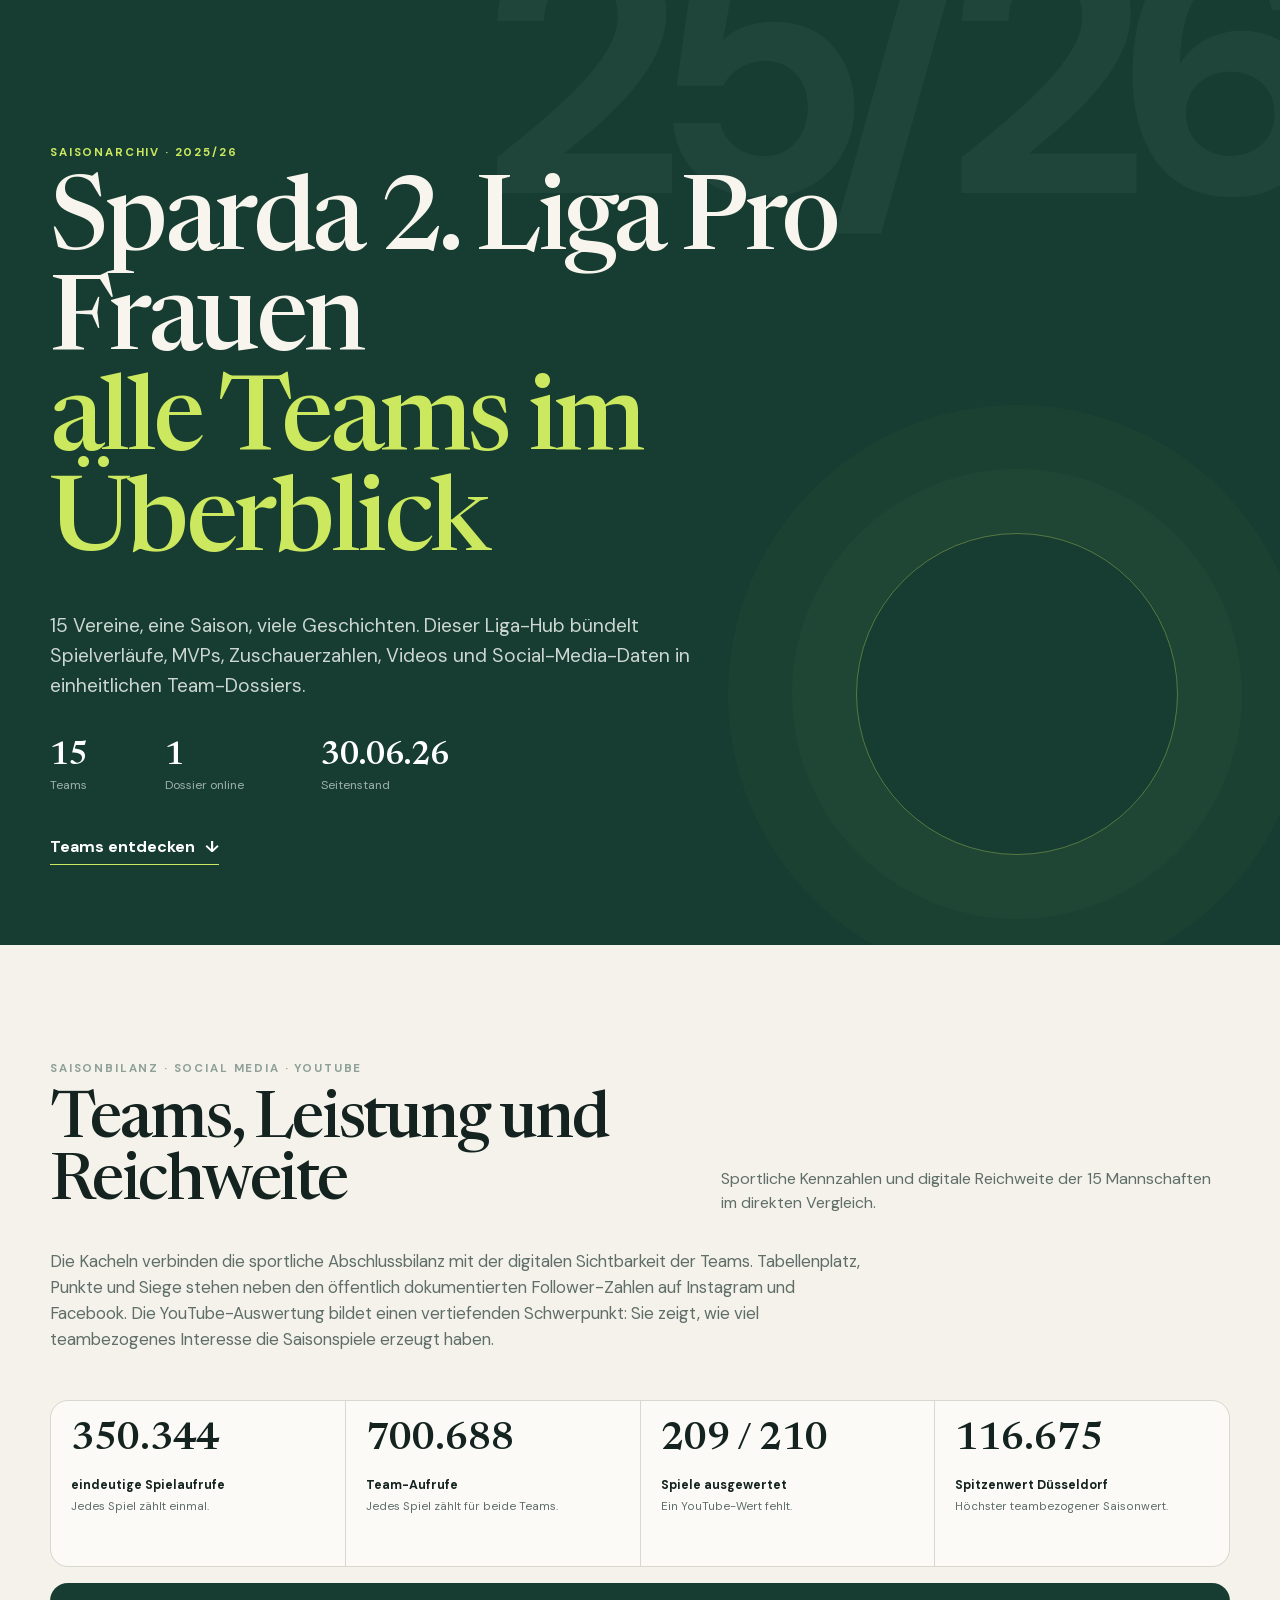
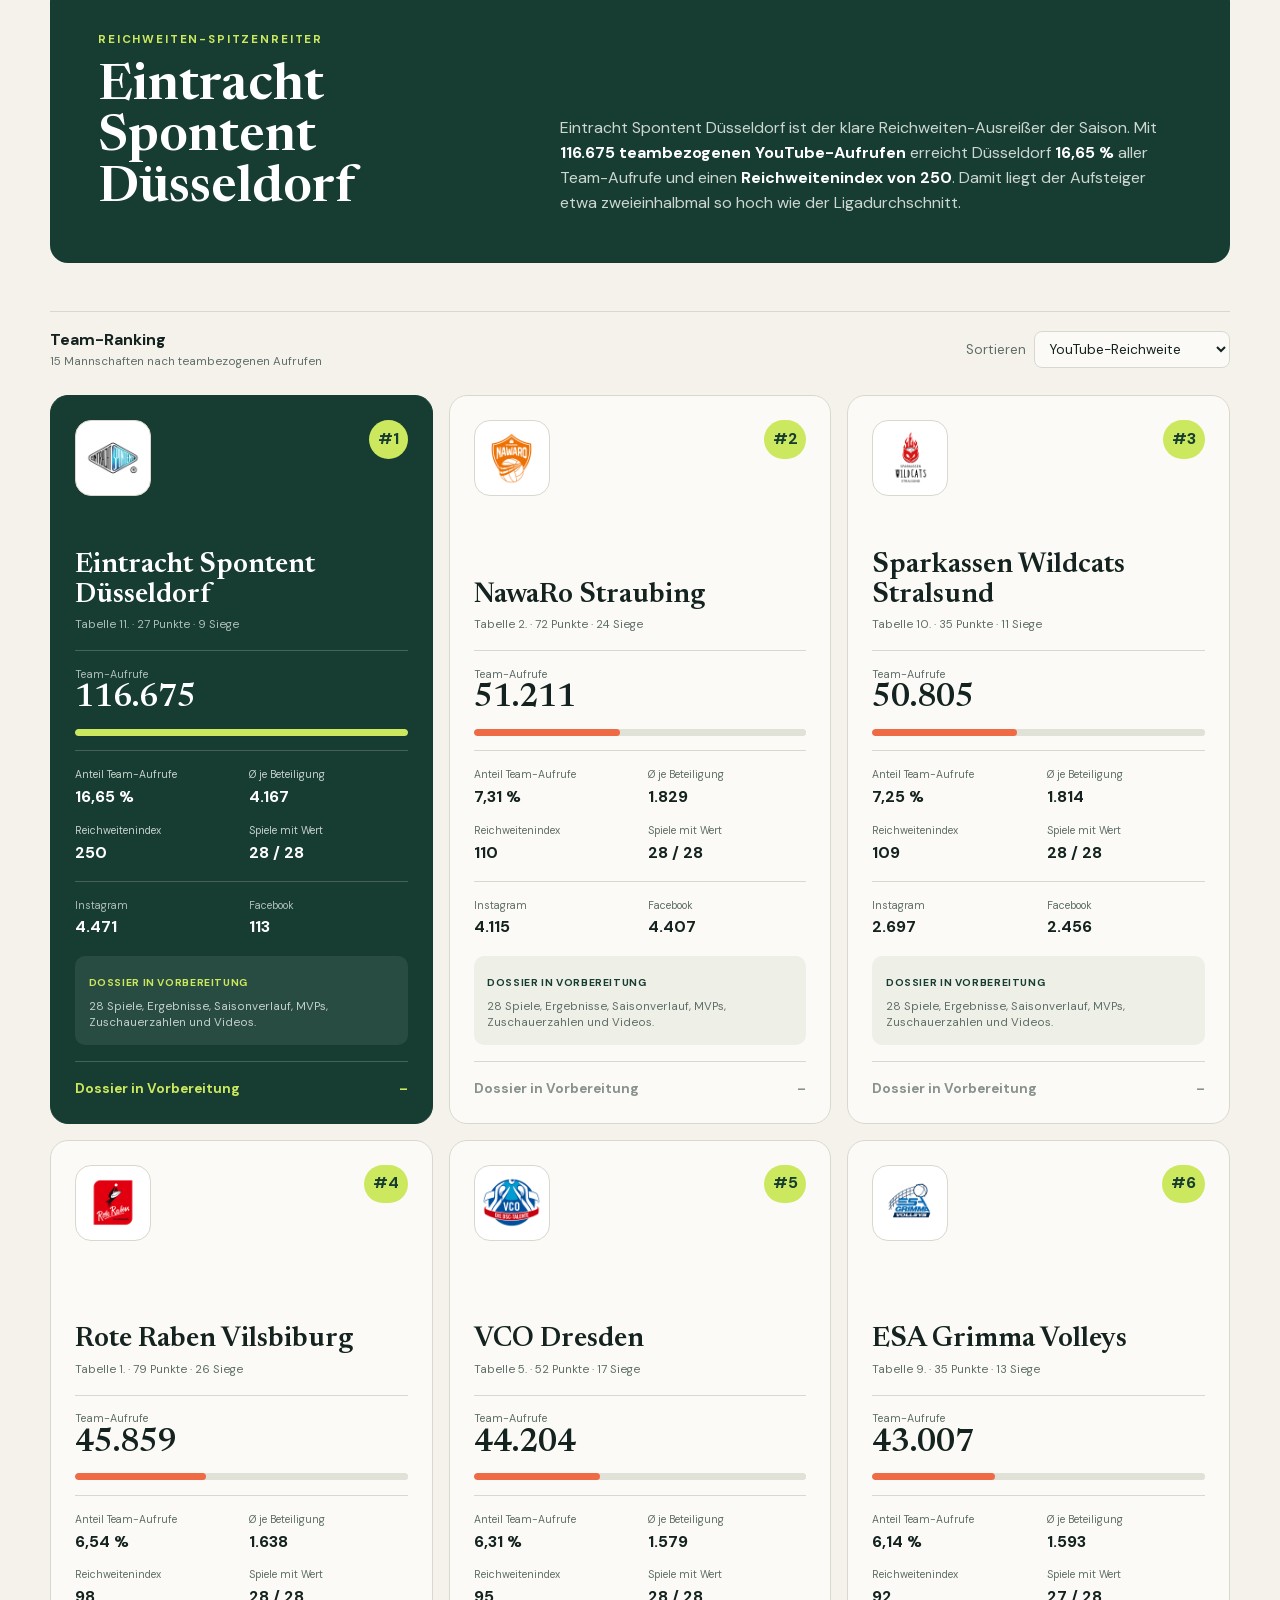
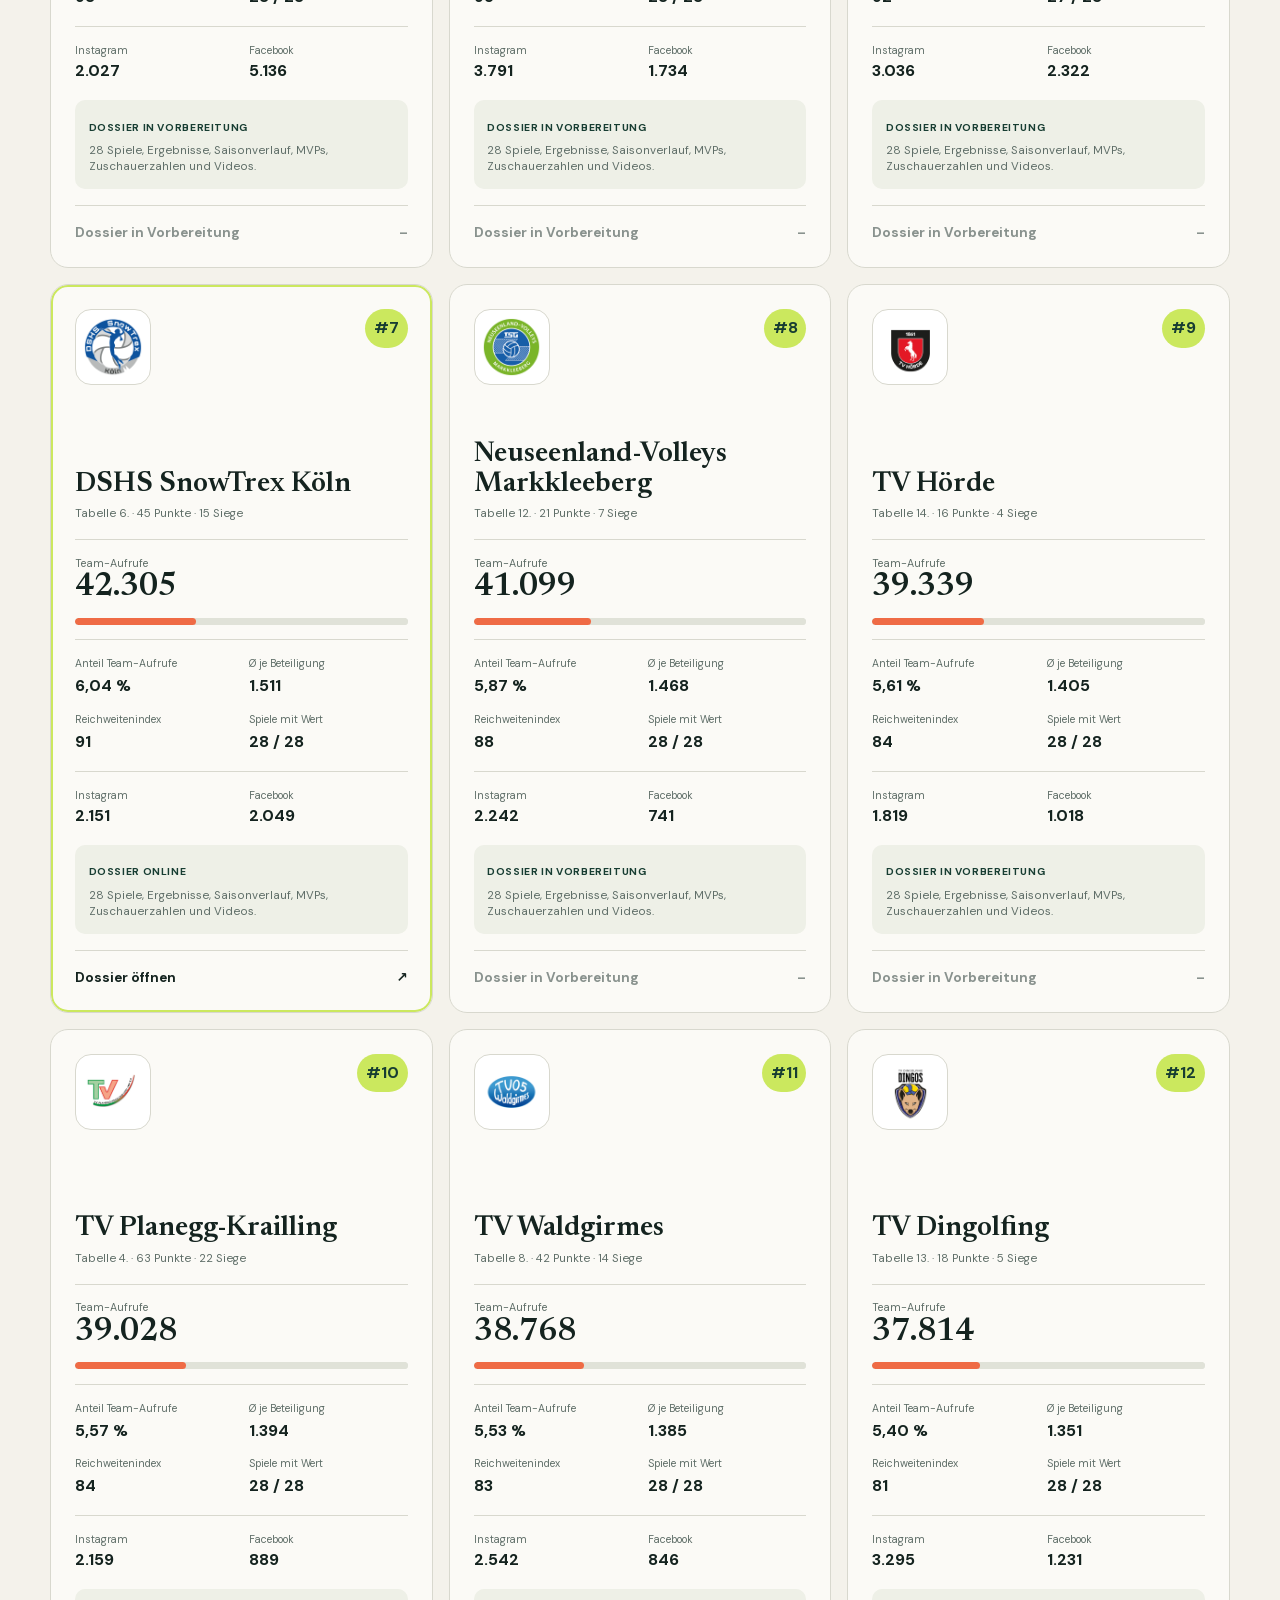
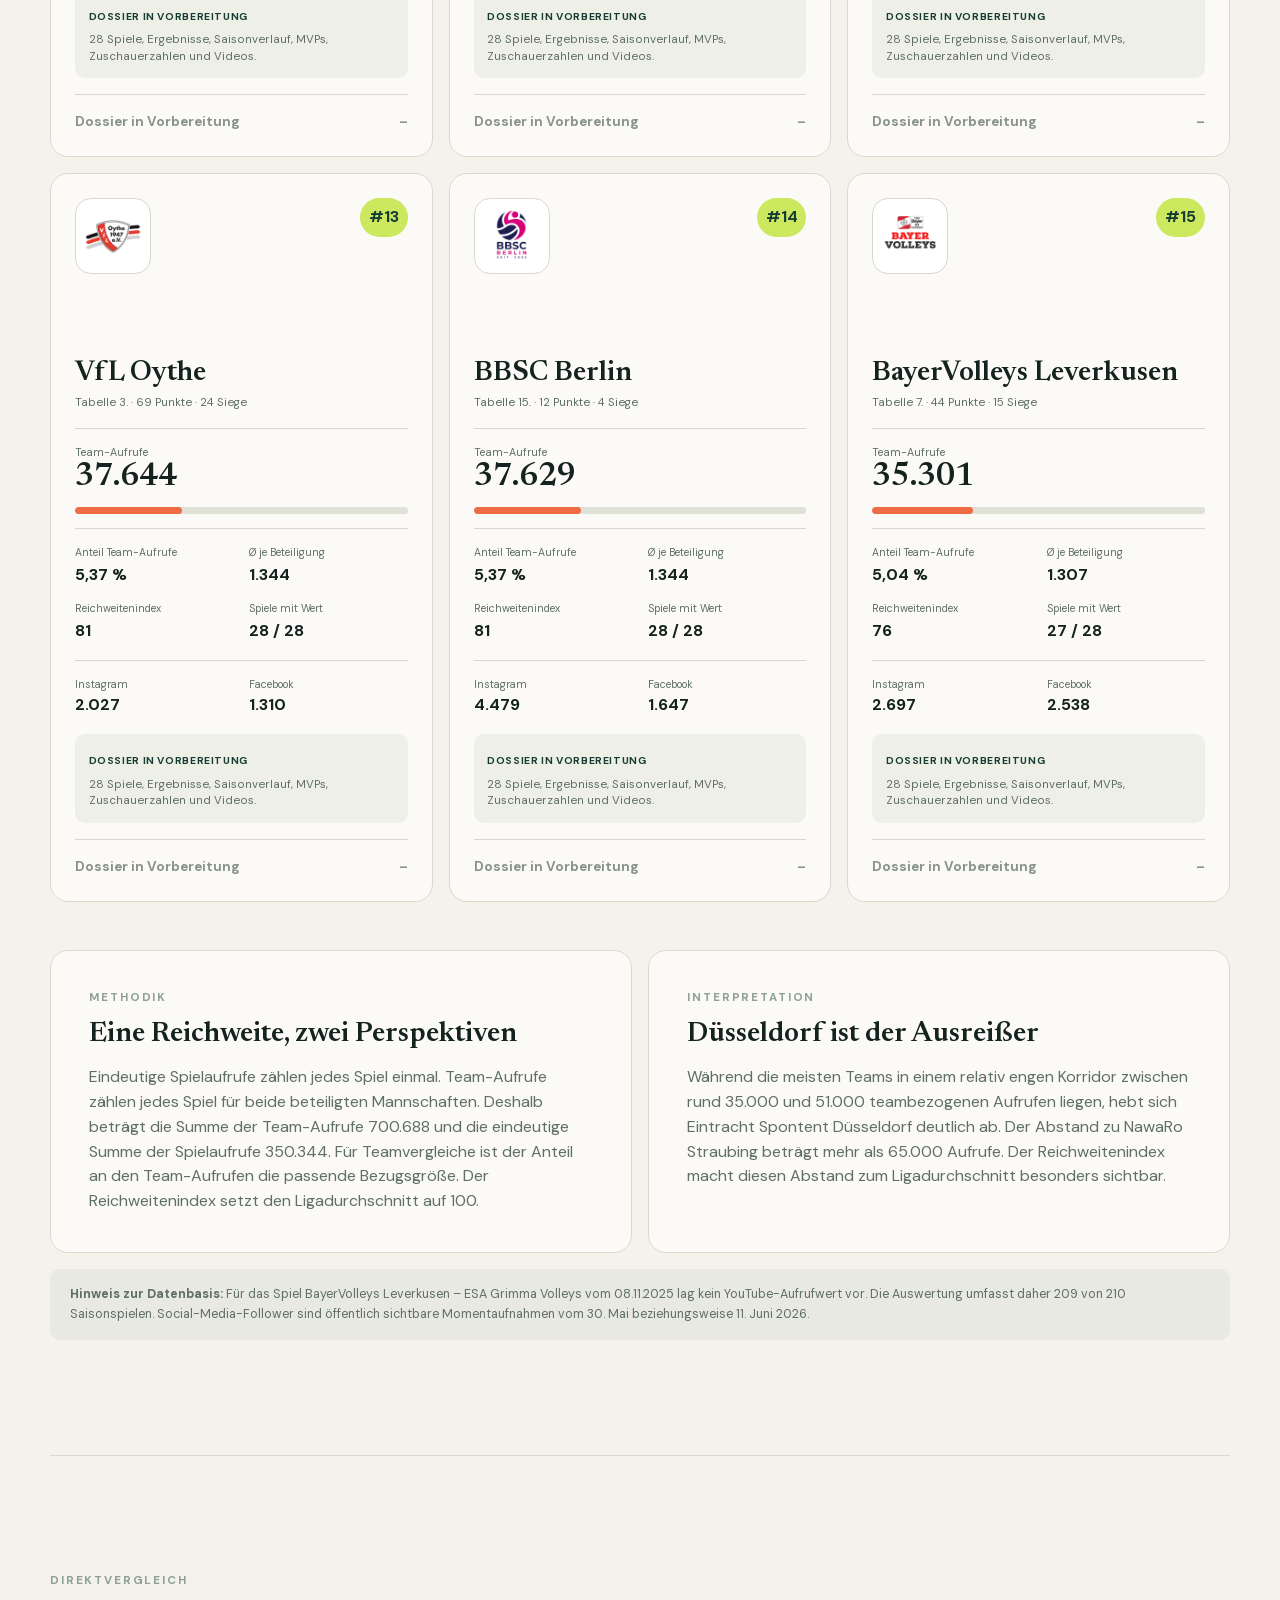
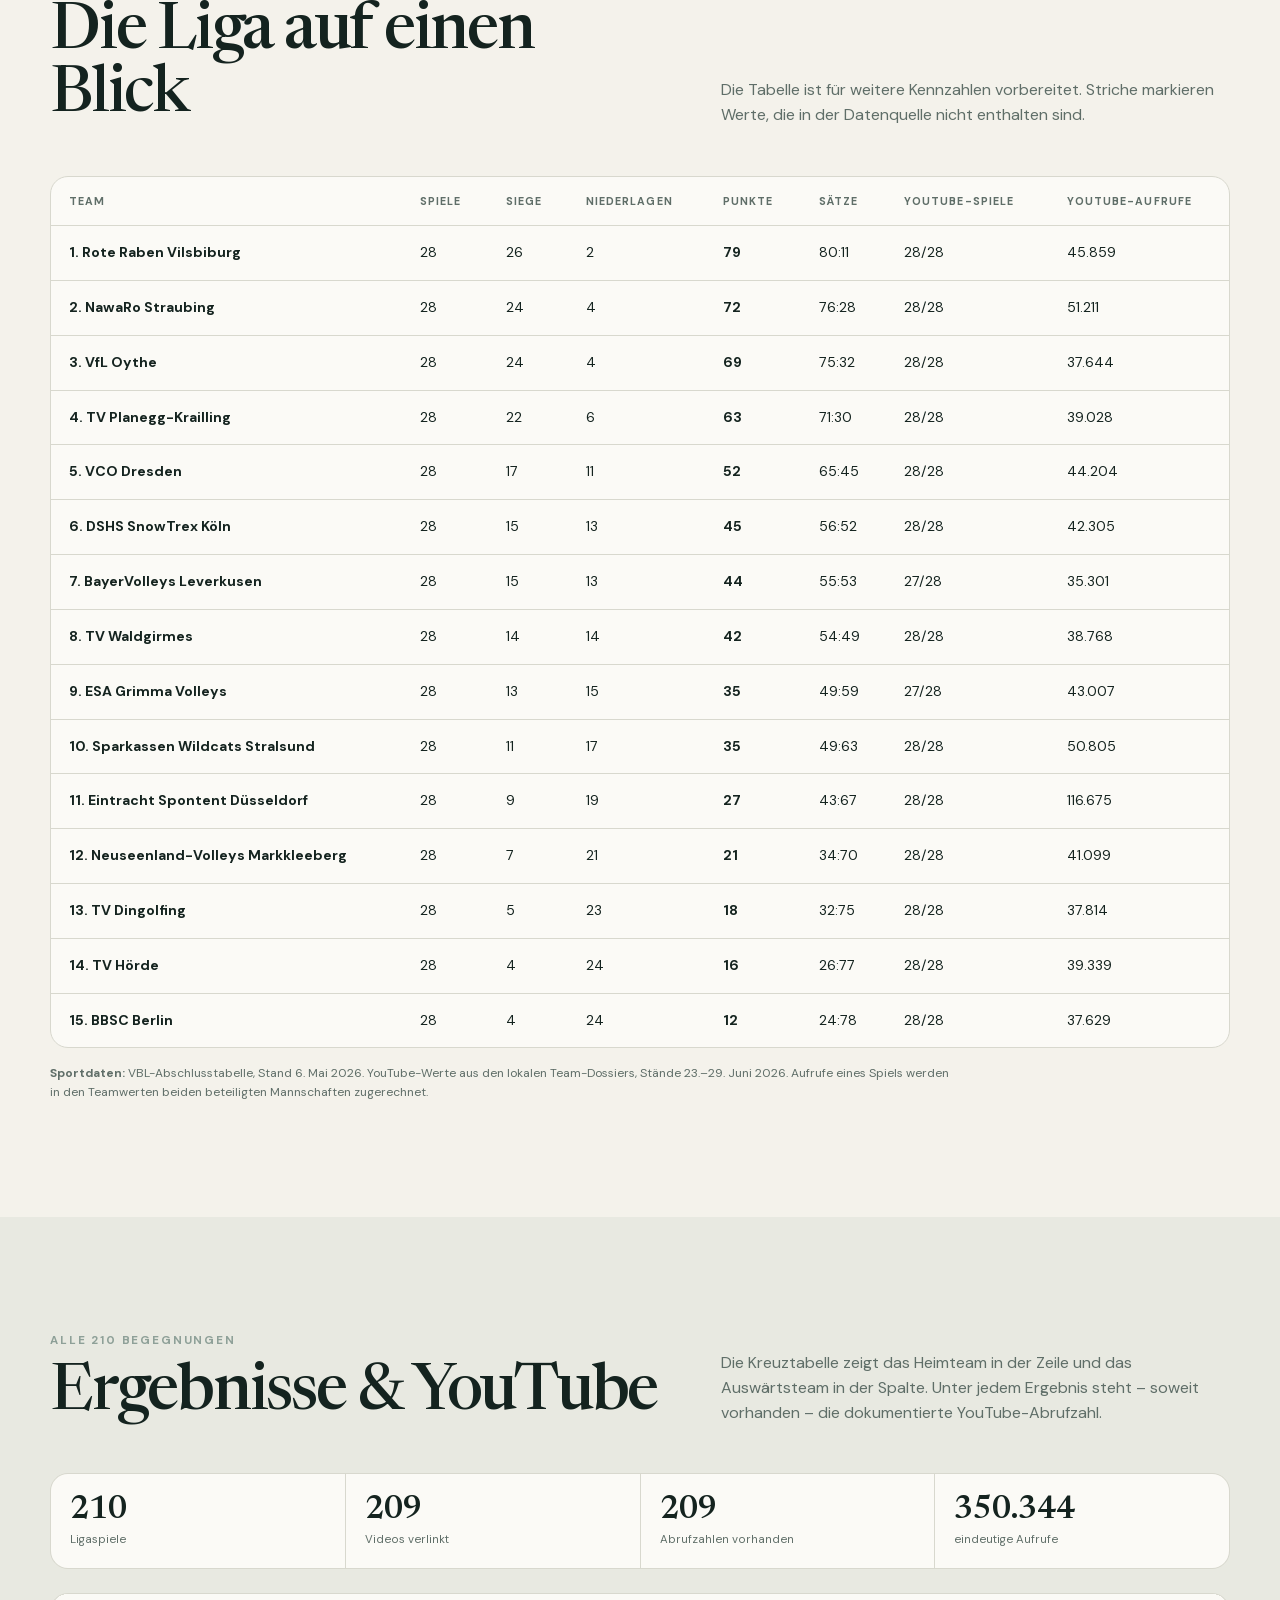
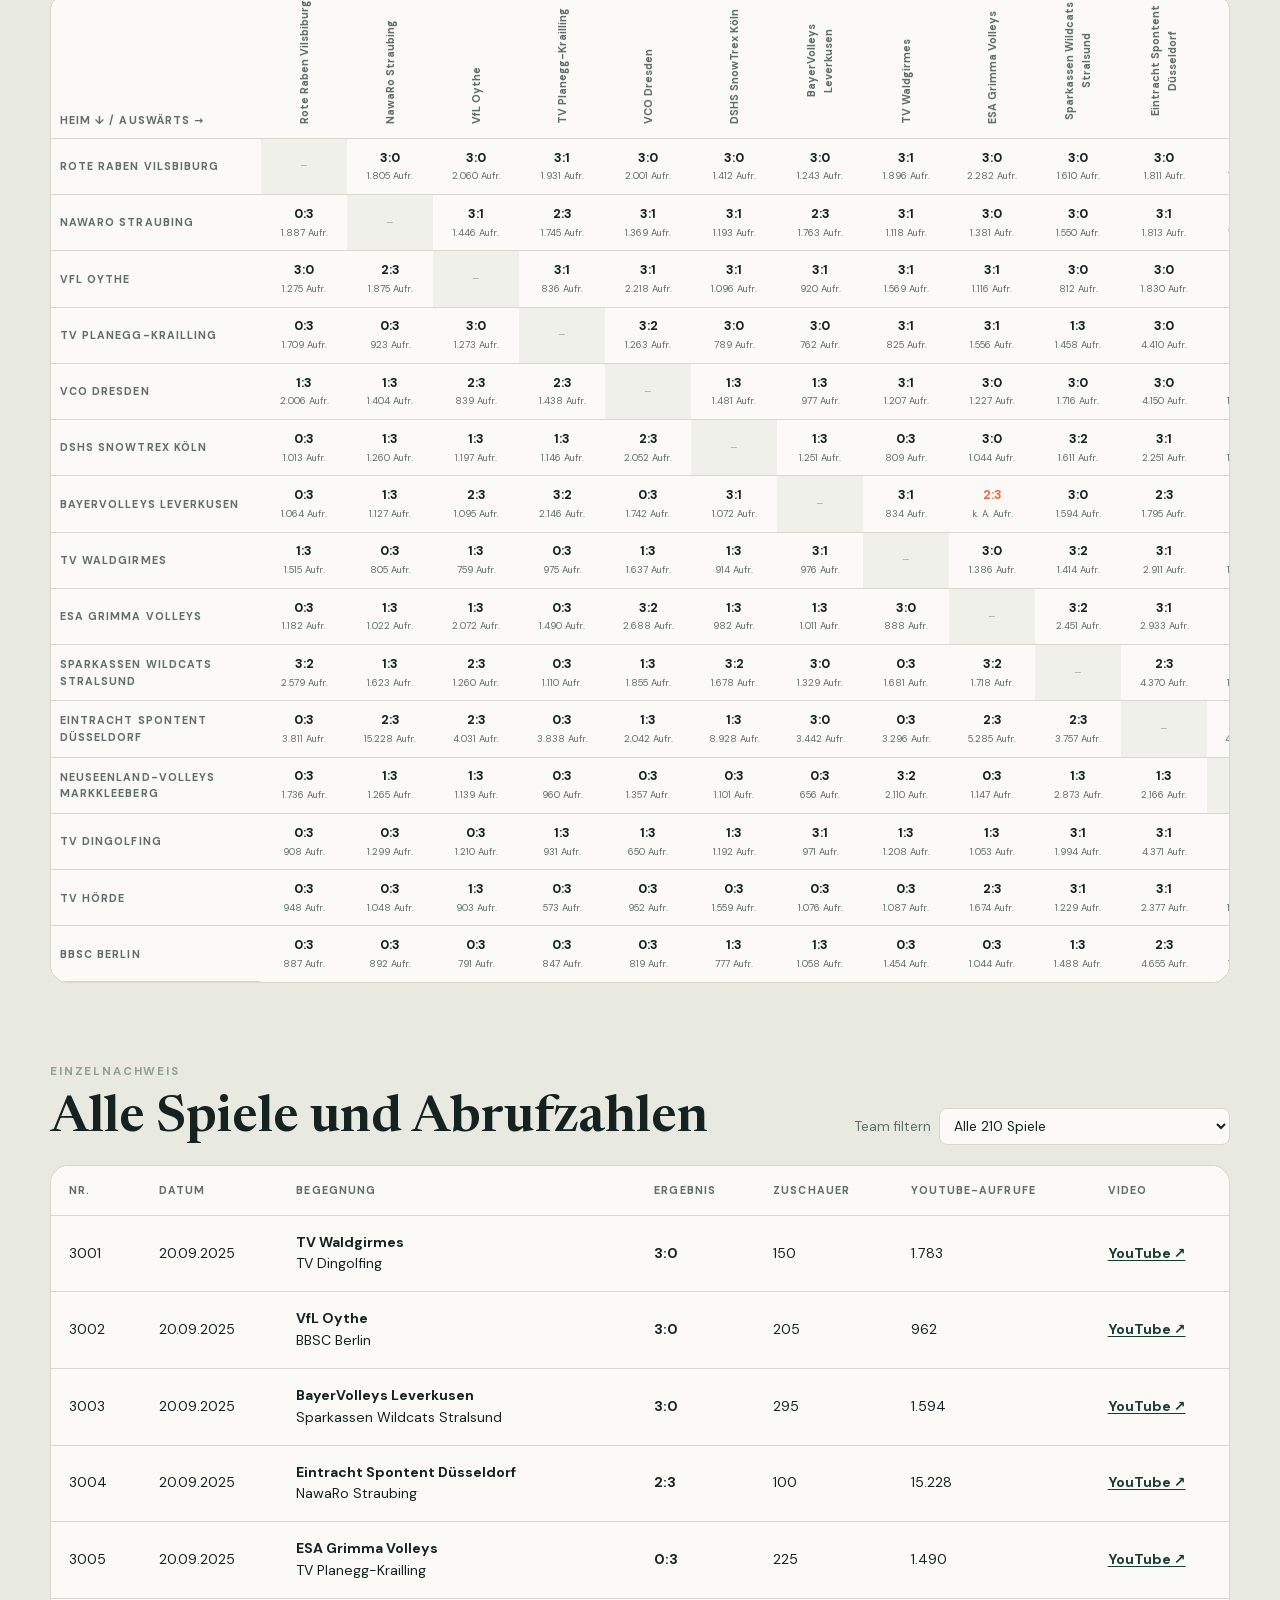
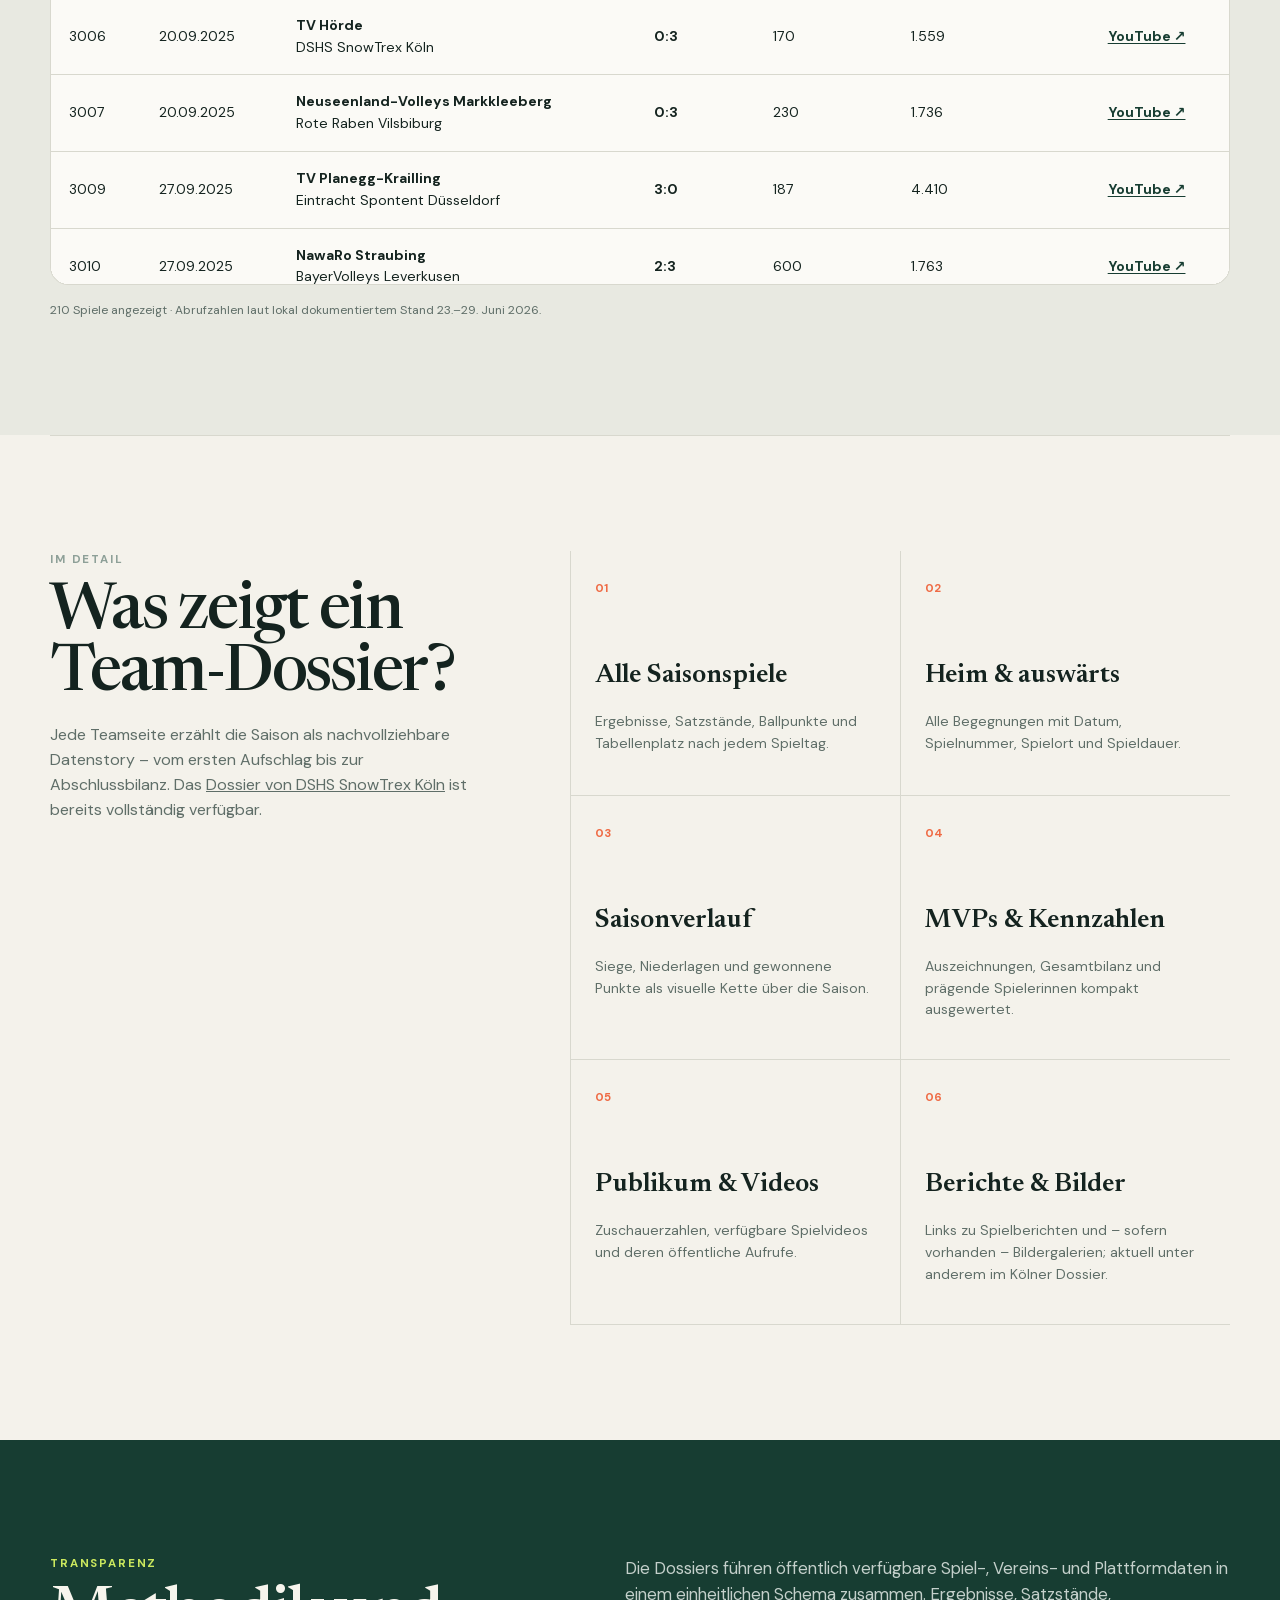
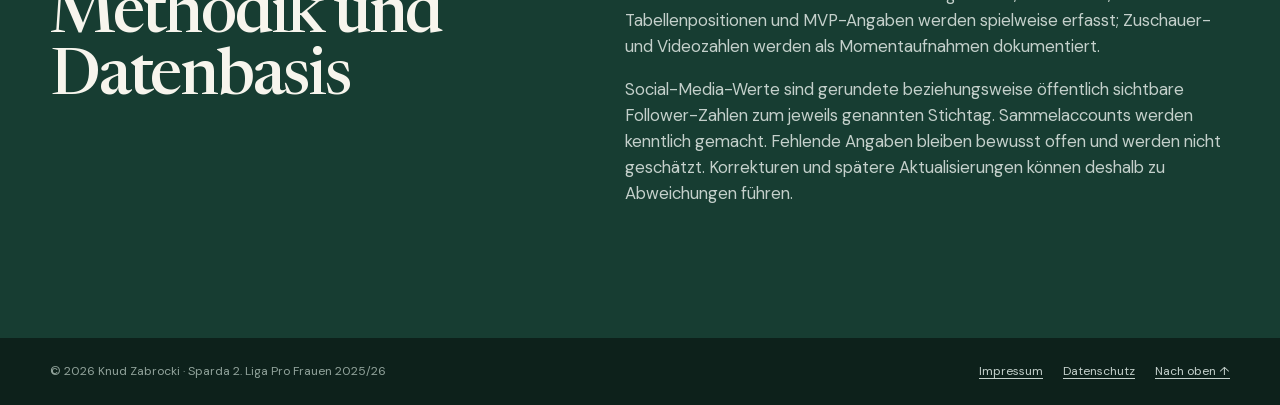
==== commit e543d213: "Hubseite mit aktuellen Daten, Logos und Footer aktualisieren" ====
--- a/index.html
+++ b/index.html
@@ -6,10 +6,7 @@
   <meta name="description" content="Alle Teams der Sparda 2. Liga Pro Frauen 2025/26 im Überblick: Team-Dossiers mit Ergebnissen, Saisonverlauf, MVPs, Zuschauerzahlen, Videos und Daten.">
   <meta name="theme-color" content="#12251f">
   <title>Sparda 2. Liga Pro Frauen 2025/26 Teams – der Überblick</title>
-  <link rel="preconnect" href="https://fonts.googleapis.com">
-  <link rel="preconnect" href="https://fonts.gstatic.com" crossorigin>
-  <link href="https://fonts.googleapis.com/css2?family=DM+Sans:wght@400;500;600;700&amp;family=Newsreader:opsz,wght@6..72,500;6..72,600&amp;display=swap" rel="stylesheet">
-  <link rel="stylesheet" href="styles.css?v=20260630-7">
+  <link rel="stylesheet" href="styles.css?v=20260630-11">
 </head>
 <body>
   <a class="skip-link" href="#teams">Zu den Teams springen</a>
@@ -168,10 +165,14 @@
   </main>
 
   <footer>
-    <p>Sparda 2. Liga Pro Frauen 2025/26 · Ein Saisonarchiv von knud-zabrocki.de</p>
-    <a href="#">Nach oben ↑</a>
+    <p>© 2026 Knud Zabrocki · Sparda 2. Liga Pro Frauen 2025/26</p>
+    <nav aria-label="Rechtliche Hinweise und Seitennavigation">
+      <a href="https://knud-zabrocki.de/impressum/">Impressum</a>
+      <a href="https://knud-zabrocki.de/datenschutz/">Datenschutz</a>
+      <a href="#">Nach oben ↑</a>
+    </nav>
   </footer>
-  <script src="league-data.js?v=20260630-7"></script>
-  <script src="script.js?v=20260630-7"></script>
+  <script src="league-data.js?v=20260630-11"></script>
+  <script src="script.js?v=20260630-11"></script>
 </body>
 </html>
--- a/styles.css
+++ b/styles.css
@@ -1,3 +1,39 @@
+@font-face {
+  font-family: "DM Sans";
+  src: url("assets/fonts/dm-sans-latin-ext.woff2") format("woff2");
+  font-style: normal;
+  font-weight: 400 700;
+  font-display: swap;
+  unicode-range: U+0100-02BA, U+02BD-02C5, U+02C7-02CC, U+02CE-02D7, U+02DD-02FF, U+0304, U+0308, U+0329, U+1D00-1DBF, U+1E00-1E9F, U+1EF2-1EFF, U+2020, U+20A0-20AB, U+20AD-20C0, U+2113, U+2C60-2C7F, U+A720-A7FF;
+}
+
+@font-face {
+  font-family: "DM Sans";
+  src: url("assets/fonts/dm-sans-latin.woff2") format("woff2");
+  font-style: normal;
+  font-weight: 400 700;
+  font-display: swap;
+  unicode-range: U+0000-00FF, U+0131, U+0152-0153, U+02BB-02BC, U+02C6, U+02DA, U+02DC, U+0304, U+0308, U+0329, U+2000-206F, U+20AC, U+2122, U+2191, U+2193, U+2212, U+2215, U+FEFF, U+FFFD;
+}
+
+@font-face {
+  font-family: "Newsreader";
+  src: url("assets/fonts/newsreader-latin-ext.woff2") format("woff2");
+  font-style: normal;
+  font-weight: 500 600;
+  font-display: swap;
+  unicode-range: U+0100-02BA, U+02BD-02C5, U+02C7-02CC, U+02CE-02D7, U+02DD-02FF, U+0304, U+0308, U+0329, U+1D00-1DBF, U+1E00-1E9F, U+1EF2-1EFF, U+2020, U+20A0-20AB, U+20AD-20C0, U+2113, U+2C60-2C7F, U+A720-A7FF;
+}
+
+@font-face {
+  font-family: "Newsreader";
+  src: url("assets/fonts/newsreader-latin.woff2") format("woff2");
+  font-style: normal;
+  font-weight: 500 600;
+  font-display: swap;
+  unicode-range: U+0000-00FF, U+0131, U+0152-0153, U+02BB-02BC, U+02C6, U+02DA, U+02DC, U+0304, U+0308, U+0329, U+2000-206F, U+20AC, U+2122, U+2191, U+2193, U+2212, U+2215, U+FEFF, U+FFFD;
+}
+
 :root {
   --ink: #14231f;
   --muted: #5f6e68;
@@ -81,10 +117,14 @@
 .reach-primary strong { color: var(--ink); font-family: "Newsreader", serif; font-size: 2rem; line-height: 1; font-variant-numeric: tabular-nums; }
 .is-reach-leader .reach-primary { color: #aebfb8; border-color: rgba(255,255,255,.2); }
 .is-reach-leader .reach-primary strong { color: white; }
-.reach-bar { height: 7px; margin: .9rem 0; overflow: hidden; background: #e0e2d8; border-radius: 999px; }
-.reach-bar i { display: block; height: 100%; background: var(--orange); border-radius: inherit; }
+.reach-bar { width: 100%; height: 7px; margin: .9rem 0; overflow: hidden; border: 0; border-radius: 999px; background: #e0e2d8; appearance: none; }
+.reach-bar::-webkit-progress-bar { background: #e0e2d8; border-radius: 999px; }
+.reach-bar::-webkit-progress-value { background: var(--orange); border-radius: 999px; }
+.reach-bar::-moz-progress-bar { background: var(--orange); border-radius: 999px; }
 .is-reach-leader .reach-bar { background: rgba(255,255,255,.15); }
-.is-reach-leader .reach-bar i { background: var(--lime); }
+.is-reach-leader .reach-bar::-webkit-progress-bar { background: rgba(255,255,255,.15); }
+.is-reach-leader .reach-bar::-webkit-progress-value { background: var(--lime); }
+.is-reach-leader .reach-bar::-moz-progress-bar { background: var(--lime); }
 .card-stats { display: grid; grid-template-columns: 1fr 1fr; gap: .8rem 1rem; padding: 1rem 0; border-top: 1px solid var(--line); border-bottom: 1px solid var(--line); color: var(--muted); font-size: .66rem; }
 .card-stats strong { display: block; margin-top: .1rem; color: var(--ink); font-size: 1rem; font-variant-numeric: tabular-nums; }
 .is-online .card-stats { border-color: rgba(255,255,255,.2); color: #aebfb8; }
@@ -165,6 +205,9 @@
 .method__copy p:first-child { margin-top: 0; }
 footer { display: flex; justify-content: space-between; gap: 2rem; padding: 1.5rem max(1.25rem, calc((100% - 1180px) / 2)); background: #0d211b; color: #91a39b; font-size: .75rem; }
 footer p { margin: 0; }
+footer nav { display: flex; flex-wrap: wrap; gap: 1.25rem; }
+footer a { color: #c5d1cc; text-underline-offset: 3px; }
+footer a:hover, footer a:focus-visible { color: white; }
 
 @media (max-width: 850px) {
   .team-grid { grid-template-columns: repeat(2, minmax(0, 1fr)); }
@@ -187,7 +230,7 @@
   .matches-heading { align-items: stretch; flex-direction: column; }
   .team-card { min-height: 670px; }
   .feature-grid article { border-left: 0; }
-  footer { flex-direction: column; gap: .5rem; }
+  footer { flex-direction: column; gap: .75rem; }
 }
 @media (prefers-reduced-motion: reduce) {
   html { scroll-behavior: auto; }
